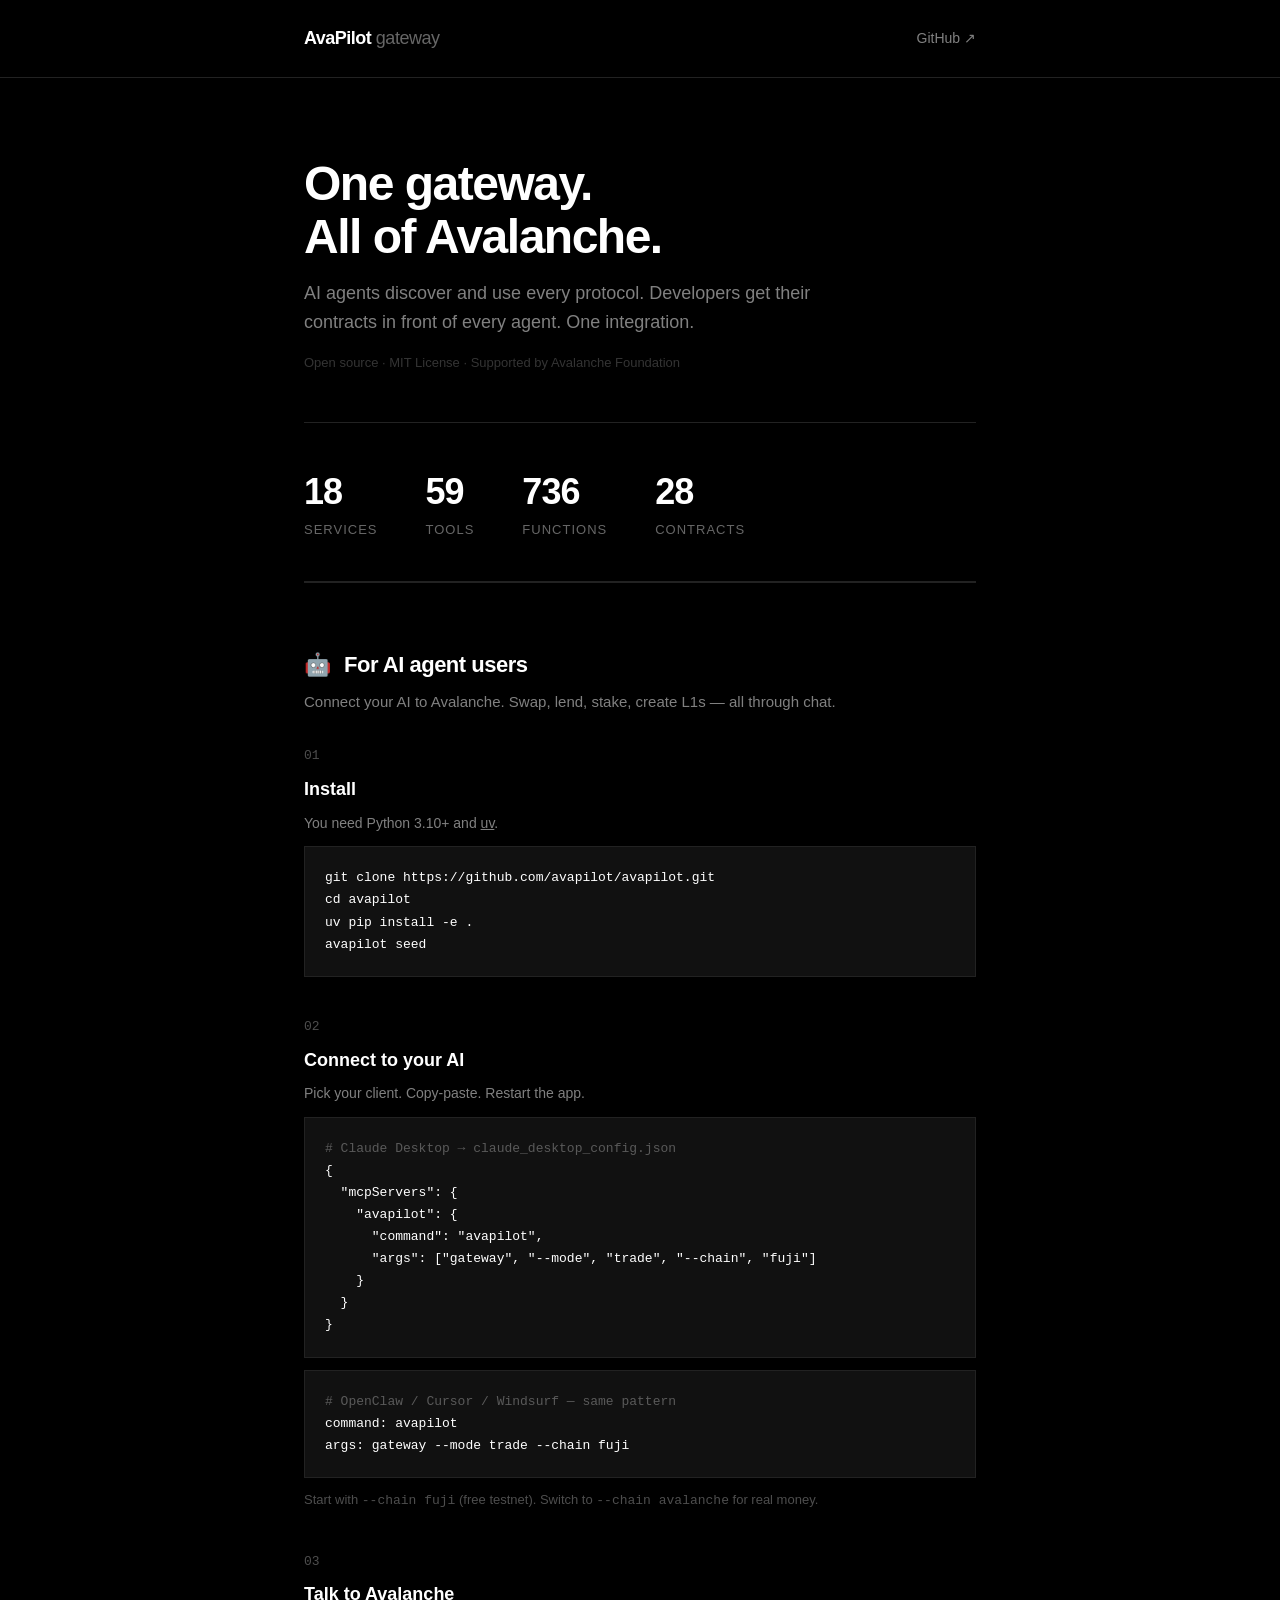
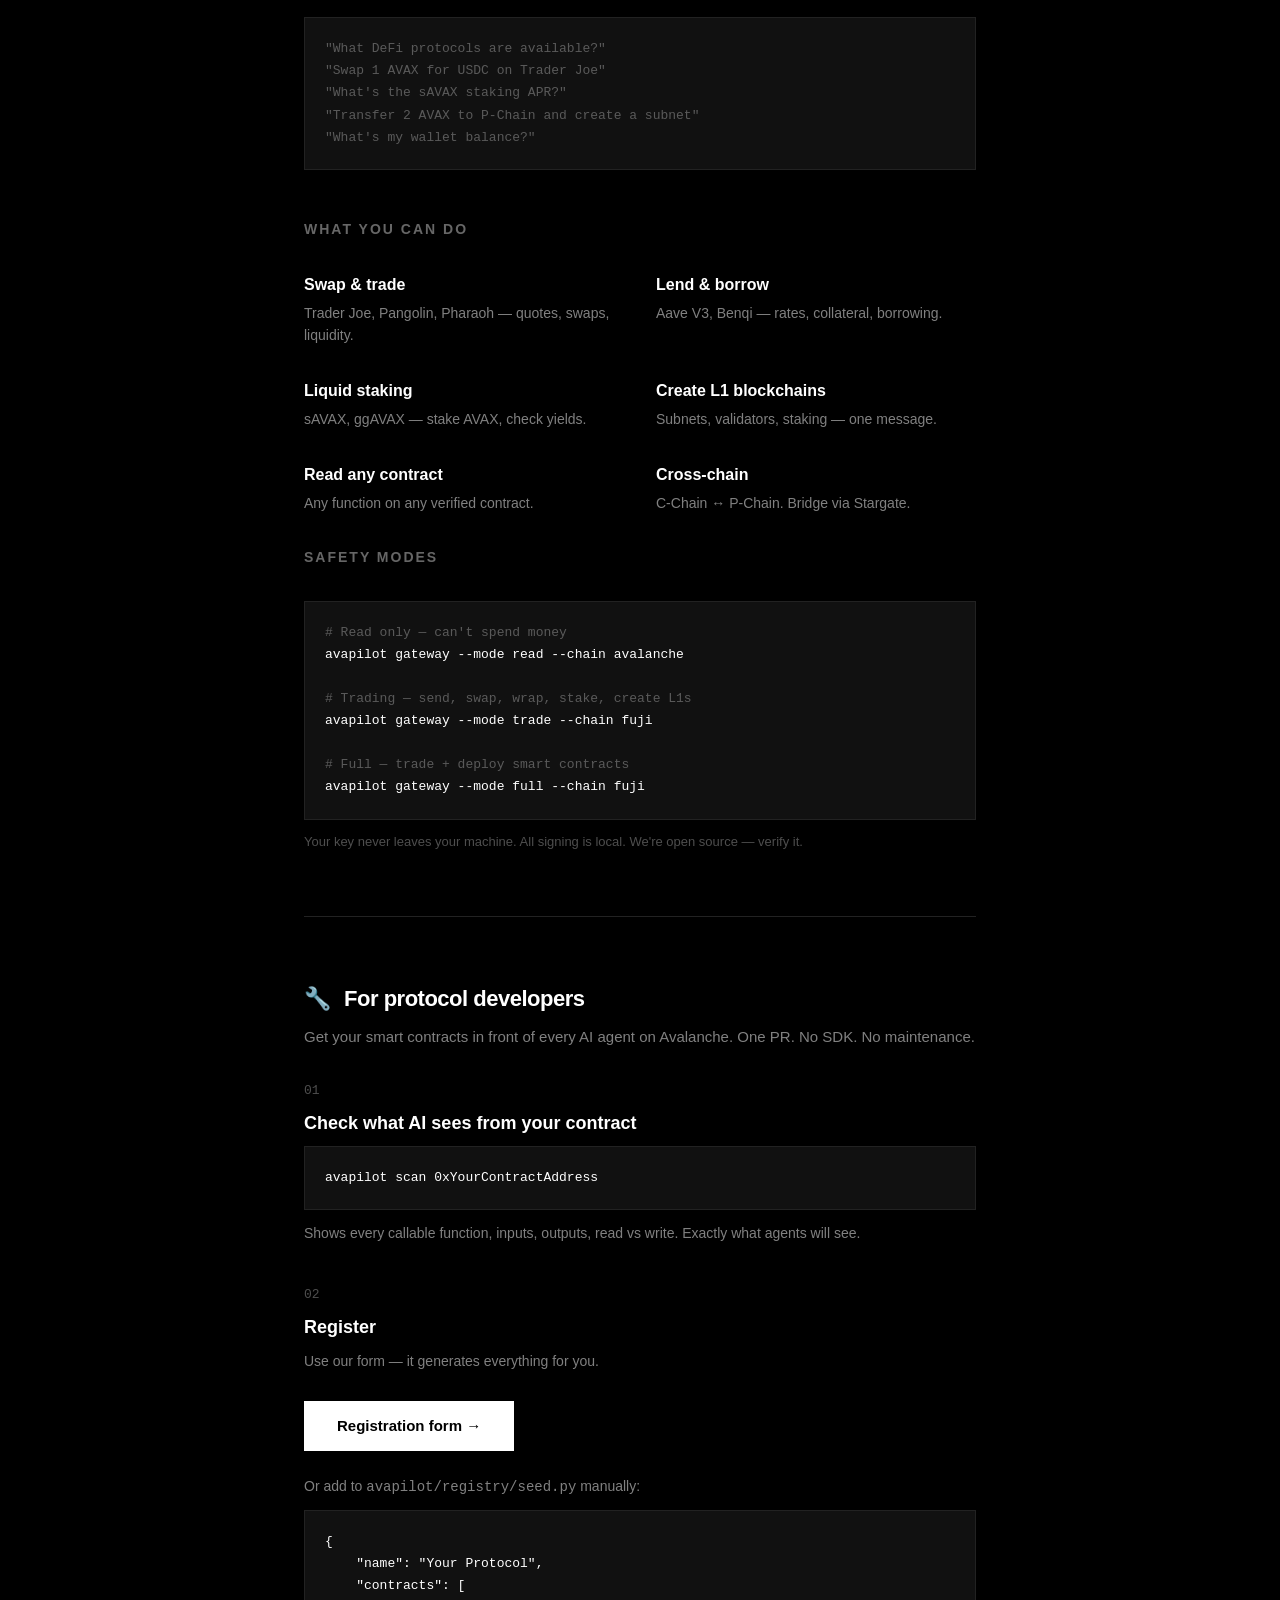
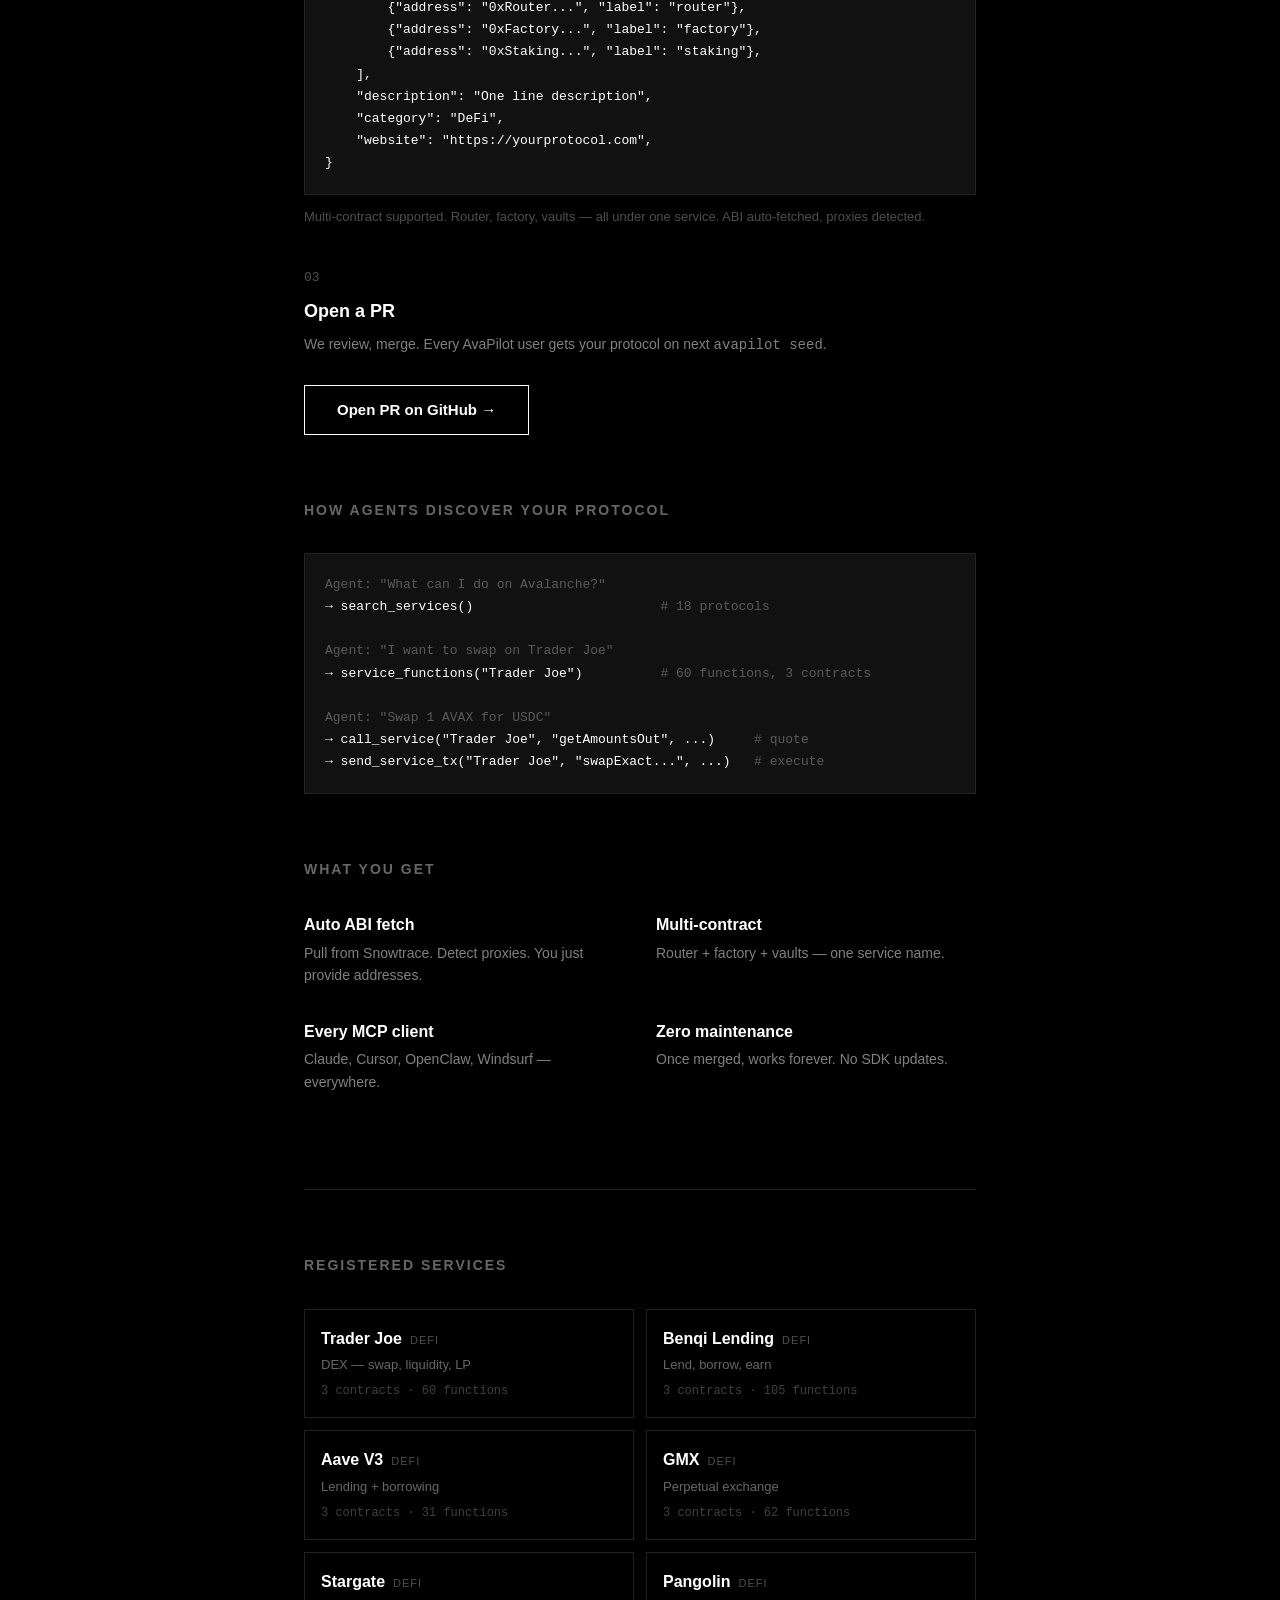
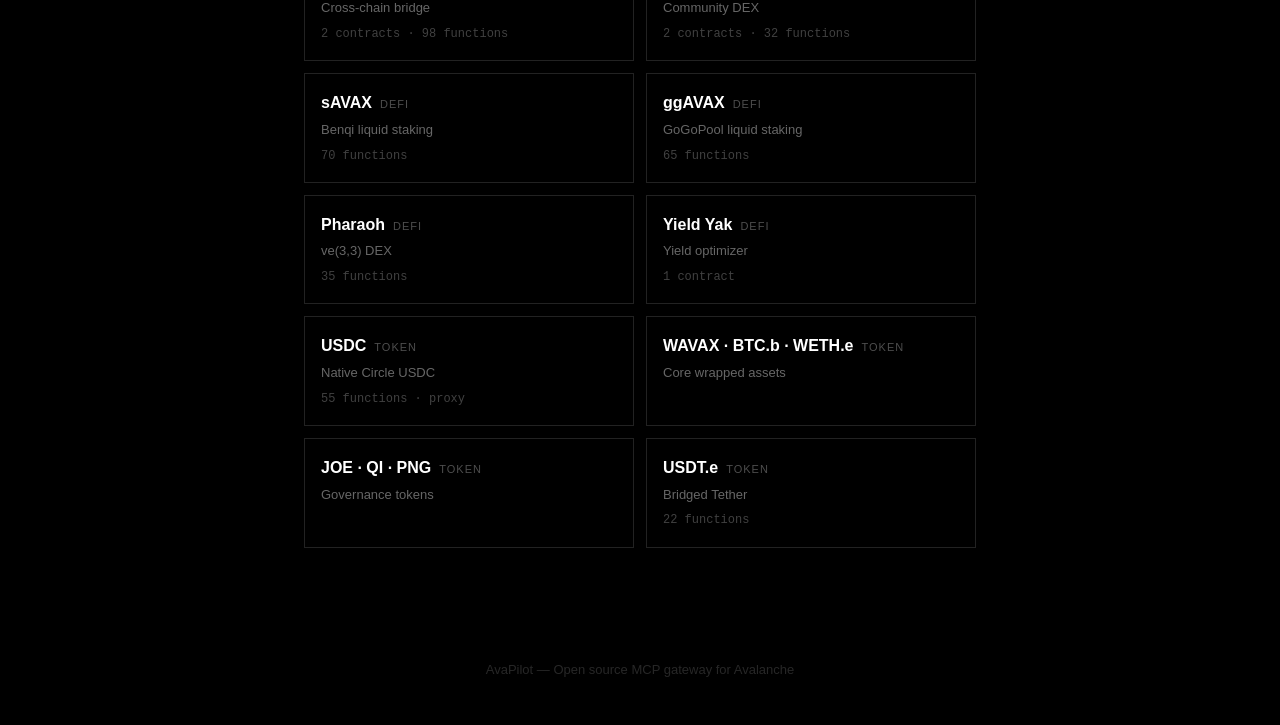
==== gateway-ui/index.html @ 38fe6098 "ui: show both user + dev sections, no hidden tabs Both audiences see everything — scroll to find you" ====
<!DOCTYPE html>
<html lang="en">
<head>
    <meta charset="UTF-8">
    <meta name="viewport" content="width=device-width, initial-scale=1.0">
    <title>AvaPilot — The MCP Gateway for Avalanche</title>
    <style>
        * { margin: 0; padding: 0; box-sizing: border-box; }
        body { font-family: -apple-system, BlinkMacSystemFont, 'Segoe UI', Helvetica, Arial, sans-serif; background: #000; color: #fff; line-height: 1.6; -webkit-font-smoothing: antialiased; }
        a { color: #fff; }
        a:hover { opacity: 0.7; }
        .container { max-width: 720px; margin: 0 auto; padding: 0 24px; }
        nav { padding: 24px 0; border-bottom: 1px solid #222; }
        nav .container { display: flex; justify-content: space-between; align-items: center; }
        .logo { font-size: 18px; font-weight: 700; letter-spacing: -0.5px; text-decoration: none; }
        .logo span { opacity: 0.4; font-weight: 400; }
        nav a.gh { font-size: 14px; opacity: 0.5; text-decoration: none; }
        .hero { padding: 80px 0 48px; }
        .hero h1 { font-size: 48px; font-weight: 700; letter-spacing: -1.5px; line-height: 1.1; margin-bottom: 16px; }
        .hero p { font-size: 18px; opacity: 0.5; max-width: 540px; margin-bottom: 8px; }
        .hero .tag { font-size: 13px; opacity: 0.2; margin-top: 16px; }
        .stats { display: flex; gap: 48px; padding: 40px 0; border-top: 1px solid #222; border-bottom: 1px solid #222; flex-wrap: wrap; }
        .stat .n { font-size: 36px; font-weight: 700; letter-spacing: -1px; }
        .stat .l { font-size: 13px; opacity: 0.4; text-transform: uppercase; letter-spacing: 1px; }
        section { padding: 64px 0; border-top: 1px solid #222; }
        section:last-of-type { border-bottom: none; }
        h2 { font-size: 14px; font-weight: 600; text-transform: uppercase; letter-spacing: 2px; opacity: 0.4; margin-bottom: 32px; }
        .section-intro { font-size: 22px; font-weight: 700; letter-spacing: -0.5px; margin-bottom: 8px; }
        .section-intro .emoji { margin-right: 8px; }
        .desc { opacity: 0.5; margin-bottom: 32px; font-size: 15px; }
        .step { margin-bottom: 40px; }
        .step:last-child { margin-bottom: 0; }
        .step-n { font-size: 13px; font-family: monospace; opacity: 0.3; margin-bottom: 8px; }
        .step h3 { font-size: 18px; font-weight: 600; margin-bottom: 8px; }
        .step p { opacity: 0.5; font-size: 14px; margin-bottom: 12px; }
        pre { background: #111; border: 1px solid #222; padding: 20px; overflow-x: auto; font-family: 'SF Mono', 'Fira Code', monospace; font-size: 13px; line-height: 1.7; margin-bottom: 12px; }
        .c { opacity: 0.3; }
        .services { display: grid; grid-template-columns: 1fr 1fr; gap: 12px; }
        @media (max-width: 540px) { .services { grid-template-columns: 1fr; } }
        .svc { border: 1px solid #222; padding: 16px; transition: border-color 0.2s; }
        .svc:hover { border-color: #444; }
        .svc-name { font-weight: 600; }
        .svc-cat { font-size: 11px; opacity: 0.3; text-transform: uppercase; letter-spacing: 1px; margin-left: 8px; }
        .svc-desc { font-size: 13px; opacity: 0.4; margin-top: 4px; }
        .svc-meta { font-size: 12px; opacity: 0.25; margin-top: 6px; font-family: 'SF Mono', monospace; }
        .features { display: grid; grid-template-columns: 1fr 1fr; gap: 32px; margin-bottom: 32px; }
        @media (max-width: 540px) { .features { grid-template-columns: 1fr; } }
        .feature h3 { font-size: 16px; font-weight: 600; margin-bottom: 4px; }
        .feature p { font-size: 14px; opacity: 0.5; }
        .cta { display: inline-block; border: 1px solid #fff; padding: 12px 32px; font-size: 15px; font-weight: 600; text-decoration: none; margin-top: 16px; transition: all 0.2s; }
        .cta:hover { background: #fff; color: #000; opacity: 1; }
        .cta-primary { background: #fff; color: #000; }
        .cta-primary:hover { opacity: 0.85; }
        .divider { height: 1px; background: linear-gradient(to right, transparent, #333, transparent); margin: 0; }
        footer { padding: 48px 0; text-align: center; opacity: 0.15; font-size: 13px; }
    </style>
</head>
<body>

<nav><div class="container">
    <a href="/" class="logo">AvaPilot <span>gateway</span></a>
    <a href="https://github.com/avapilot/avapilot" class="gh">GitHub ↗</a>
</div></nav>

<div class="container">

<div class="hero">
    <h1>One gateway.<br>All of Avalanche.</h1>
    <p>AI agents discover and use every protocol. Developers get their contracts in front of every agent. One integration.</p>
    <div class="tag">Open source · MIT License · Supported by Avalanche Foundation</div>
</div>

<div class="stats">
    <div class="stat"><div class="n">18</div><div class="l">Services</div></div>
    <div class="stat"><div class="n">59</div><div class="l">Tools</div></div>
    <div class="stat"><div class="n">736</div><div class="l">Functions</div></div>
    <div class="stat"><div class="n">28</div><div class="l">Contracts</div></div>
</div>

<!-- ═══════════════════════════════════════════════ -->
<!-- FOR AI USERS                                    -->
<!-- ═══════════════════════════════════════════════ -->
<section>
<div class="section-intro"><span class="emoji">🤖</span> For AI agent users</div>
<p class="desc">Connect your AI to Avalanche. Swap, lend, stake, create L1s — all through chat.</p>

<div class="step"><div class="step-n">01</div><h3>Install</h3>
<p>You need Python 3.10+ and <a href="https://docs.astral.sh/uv/" target="_blank">uv</a>.</p>
<pre>git clone https://github.com/avapilot/avapilot.git
cd avapilot
uv pip install -e .
avapilot seed</pre>
</div>

<div class="step"><div class="step-n">02</div><h3>Connect to your AI</h3>
<p>Pick your client. Copy-paste. Restart the app.</p>
<pre><span class="c"># Claude Desktop → claude_desktop_config.json</span>
{
  "mcpServers": {
    "avapilot": {
      "command": "avapilot",
      "args": ["gateway", "--mode", "trade", "--chain", "fuji"]
    }
  }
}</pre>
<pre><span class="c"># OpenClaw / Cursor / Windsurf — same pattern</span>
command: avapilot
args: gateway --mode trade --chain fuji</pre>
<p style="font-size:13px;opacity:0.3">Start with <code>--chain fuji</code> (free testnet). Switch to <code>--chain avalanche</code> for real money.</p>
</div>

<div class="step"><div class="step-n">03</div><h3>Talk to Avalanche</h3>
<pre><span class="c">"What DeFi protocols are available?"</span>
<span class="c">"Swap 1 AVAX for USDC on Trader Joe"</span>
<span class="c">"What's the sAVAX staking APR?"</span>
<span class="c">"Transfer 2 AVAX to P-Chain and create a subnet"</span>
<span class="c">"What's my wallet balance?"</span></pre>
</div>

<h2 style="margin-top:48px">What you can do</h2>
<div class="features">
    <div class="feature"><h3>Swap & trade</h3><p>Trader Joe, Pangolin, Pharaoh — quotes, swaps, liquidity.</p></div>
    <div class="feature"><h3>Lend & borrow</h3><p>Aave V3, Benqi — rates, collateral, borrowing.</p></div>
    <div class="feature"><h3>Liquid staking</h3><p>sAVAX, ggAVAX — stake AVAX, check yields.</p></div>
    <div class="feature"><h3>Create L1 blockchains</h3><p>Subnets, validators, staking — one message.</p></div>
    <div class="feature"><h3>Read any contract</h3><p>Any function on any verified contract.</p></div>
    <div class="feature"><h3>Cross-chain</h3><p>C-Chain ↔ P-Chain. Bridge via Stargate.</p></div>
</div>

<h2>Safety modes</h2>
<pre><span class="c"># Read only — can't spend money</span>
avapilot gateway --mode read --chain avalanche

<span class="c"># Trading — send, swap, wrap, stake, create L1s</span>
avapilot gateway --mode trade --chain fuji

<span class="c"># Full — trade + deploy smart contracts</span>
avapilot gateway --mode full --chain fuji</pre>
<p style="font-size:13px;opacity:0.3;margin-top:8px">Your key never leaves your machine. All signing is local. We're open source — verify it.</p>
</section>

<!-- ═══════════════════════════════════════════════ -->
<!-- FOR DEVELOPERS                                  -->
<!-- ═══════════════════════════════════════════════ -->
<section>
<div class="section-intro"><span class="emoji">🔧</span> For protocol developers</div>
<p class="desc">Get your smart contracts in front of every AI agent on Avalanche. One PR. No SDK. No maintenance.</p>

<div class="step"><div class="step-n">01</div><h3>Check what AI sees from your contract</h3>
<pre>avapilot scan 0xYourContractAddress</pre>
<p>Shows every callable function, inputs, outputs, read vs write. Exactly what agents will see.</p>
</div>

<div class="step"><div class="step-n">02</div><h3>Register</h3>
<p>Use our form — it generates everything for you.</p>
<a href="register.html" class="cta cta-primary" style="margin-bottom:24px;display:inline-block">Registration form →</a>
<p>Or add to <code>avapilot/registry/seed.py</code> manually:</p>
<pre>{
    "name": "Your Protocol",
    "contracts": [
        {"address": "0xRouter...", "label": "router"},
        {"address": "0xFactory...", "label": "factory"},
        {"address": "0xStaking...", "label": "staking"},
    ],
    "description": "One line description",
    "category": "DeFi",
    "website": "https://yourprotocol.com",
}</pre>
<p style="font-size:13px;opacity:0.3">Multi-contract supported. Router, factory, vaults — all under one service. ABI auto-fetched, proxies detected.</p>
</div>

<div class="step"><div class="step-n">03</div><h3>Open a PR</h3>
<p>We review, merge. Every AvaPilot user gets your protocol on next <code>avapilot seed</code>.</p>
<a href="https://github.com/avapilot/avapilot" class="cta">Open PR on GitHub →</a>
</div>

<h2 style="margin-top:64px">How agents discover your protocol</h2>
<pre><span class="c">Agent: "What can I do on Avalanche?"</span>
→ search_services()                        <span class="c"># 18 protocols</span>

<span class="c">Agent: "I want to swap on Trader Joe"</span>
→ service_functions("Trader Joe")          <span class="c"># 60 functions, 3 contracts</span>

<span class="c">Agent: "Swap 1 AVAX for USDC"</span>
→ call_service("Trader Joe", "getAmountsOut", ...)     <span class="c"># quote</span>
→ send_service_tx("Trader Joe", "swapExact...", ...)   <span class="c"># execute</span></pre>

<h2 style="margin-top:64px">What you get</h2>
<div class="features">
    <div class="feature"><h3>Auto ABI fetch</h3><p>Pull from Snowtrace. Detect proxies. You just provide addresses.</p></div>
    <div class="feature"><h3>Multi-contract</h3><p>Router + factory + vaults — one service name.</p></div>
    <div class="feature"><h3>Every MCP client</h3><p>Claude, Cursor, OpenClaw, Windsurf — everywhere.</p></div>
    <div class="feature"><h3>Zero maintenance</h3><p>Once merged, works forever. No SDK updates.</p></div>
</div>
</section>

<!-- ═══════════════════════════════════════════════ -->
<!-- REGISTERED SERVICES                             -->
<!-- ═══════════════════════════════════════════════ -->
<section>
<h2>Registered services</h2>
<div class="services">
    <div class="svc"><span class="svc-name">Trader Joe</span><span class="svc-cat">DeFi</span><div class="svc-desc">DEX — swap, liquidity, LP</div><div class="svc-meta">3 contracts · 60 functions</div></div>
    <div class="svc"><span class="svc-name">Benqi Lending</span><span class="svc-cat">DeFi</span><div class="svc-desc">Lend, borrow, earn</div><div class="svc-meta">3 contracts · 105 functions</div></div>
    <div class="svc"><span class="svc-name">Aave V3</span><span class="svc-cat">DeFi</span><div class="svc-desc">Lending + borrowing</div><div class="svc-meta">3 contracts · 31 functions</div></div>
    <div class="svc"><span class="svc-name">GMX</span><span class="svc-cat">DeFi</span><div class="svc-desc">Perpetual exchange</div><div class="svc-meta">3 contracts · 62 functions</div></div>
    <div class="svc"><span class="svc-name">Stargate</span><span class="svc-cat">DeFi</span><div class="svc-desc">Cross-chain bridge</div><div class="svc-meta">2 contracts · 98 functions</div></div>
    <div class="svc"><span class="svc-name">Pangolin</span><span class="svc-cat">DeFi</span><div class="svc-desc">Community DEX</div><div class="svc-meta">2 contracts · 32 functions</div></div>
    <div class="svc"><span class="svc-name">sAVAX</span><span class="svc-cat">DeFi</span><div class="svc-desc">Benqi liquid staking</div><div class="svc-meta">70 functions</div></div>
    <div class="svc"><span class="svc-name">ggAVAX</span><span class="svc-cat">DeFi</span><div class="svc-desc">GoGoPool liquid staking</div><div class="svc-meta">65 functions</div></div>
    <div class="svc"><span class="svc-name">Pharaoh</span><span class="svc-cat">DeFi</span><div class="svc-desc">ve(3,3) DEX</div><div class="svc-meta">35 functions</div></div>
    <div class="svc"><span class="svc-name">Yield Yak</span><span class="svc-cat">DeFi</span><div class="svc-desc">Yield optimizer</div><div class="svc-meta">1 contract</div></div>
    <div class="svc"><span class="svc-name">USDC</span><span class="svc-cat">Token</span><div class="svc-desc">Native Circle USDC</div><div class="svc-meta">55 functions · proxy</div></div>
    <div class="svc"><span class="svc-name">WAVAX · BTC.b · WETH.e</span><span class="svc-cat">Token</span><div class="svc-desc">Core wrapped assets</div><div class="svc-meta"></div></div>
    <div class="svc"><span class="svc-name">JOE · QI · PNG</span><span class="svc-cat">Token</span><div class="svc-desc">Governance tokens</div><div class="svc-meta"></div></div>
    <div class="svc"><span class="svc-name">USDT.e</span><span class="svc-cat">Token</span><div class="svc-desc">Bridged Tether</div><div class="svc-meta">22 functions</div></div>
</div>
</section>

</div>

<footer>AvaPilot — Open source MCP gateway for Avalanche</footer>

</body>
</html>
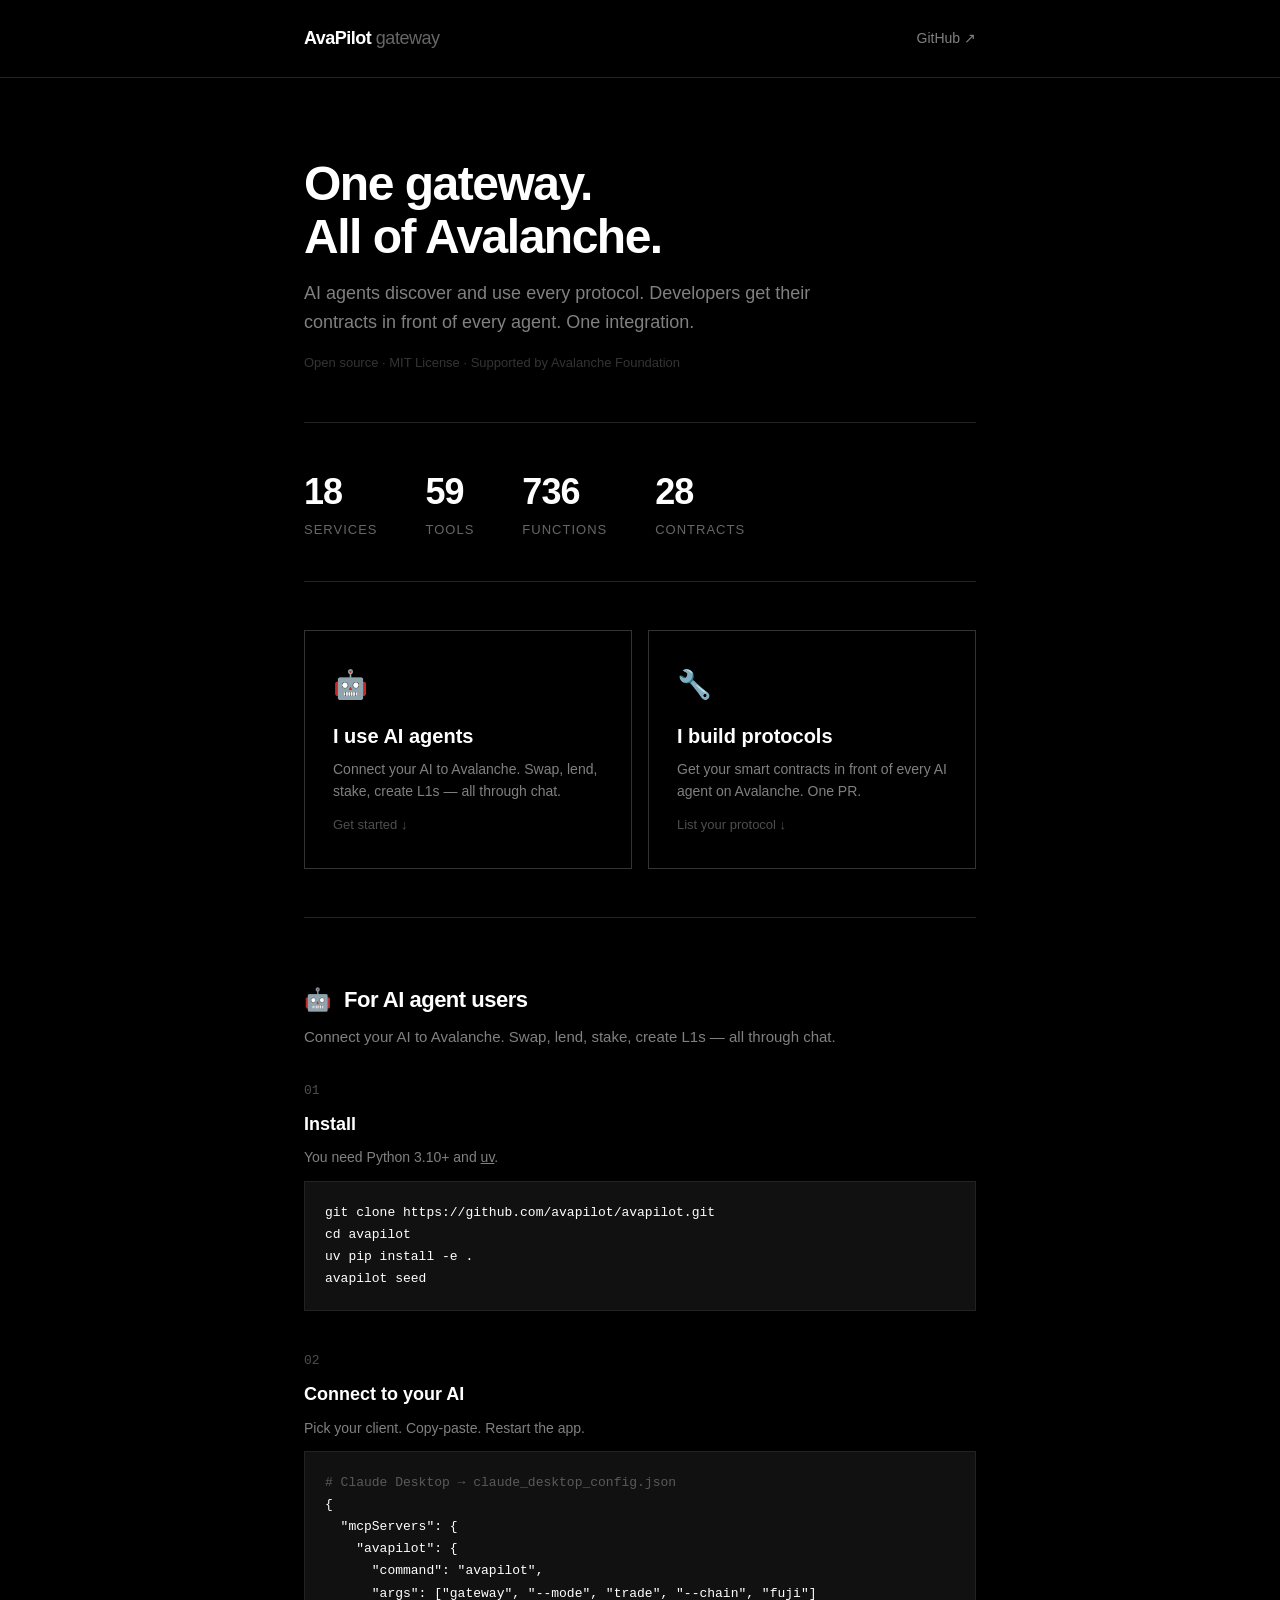
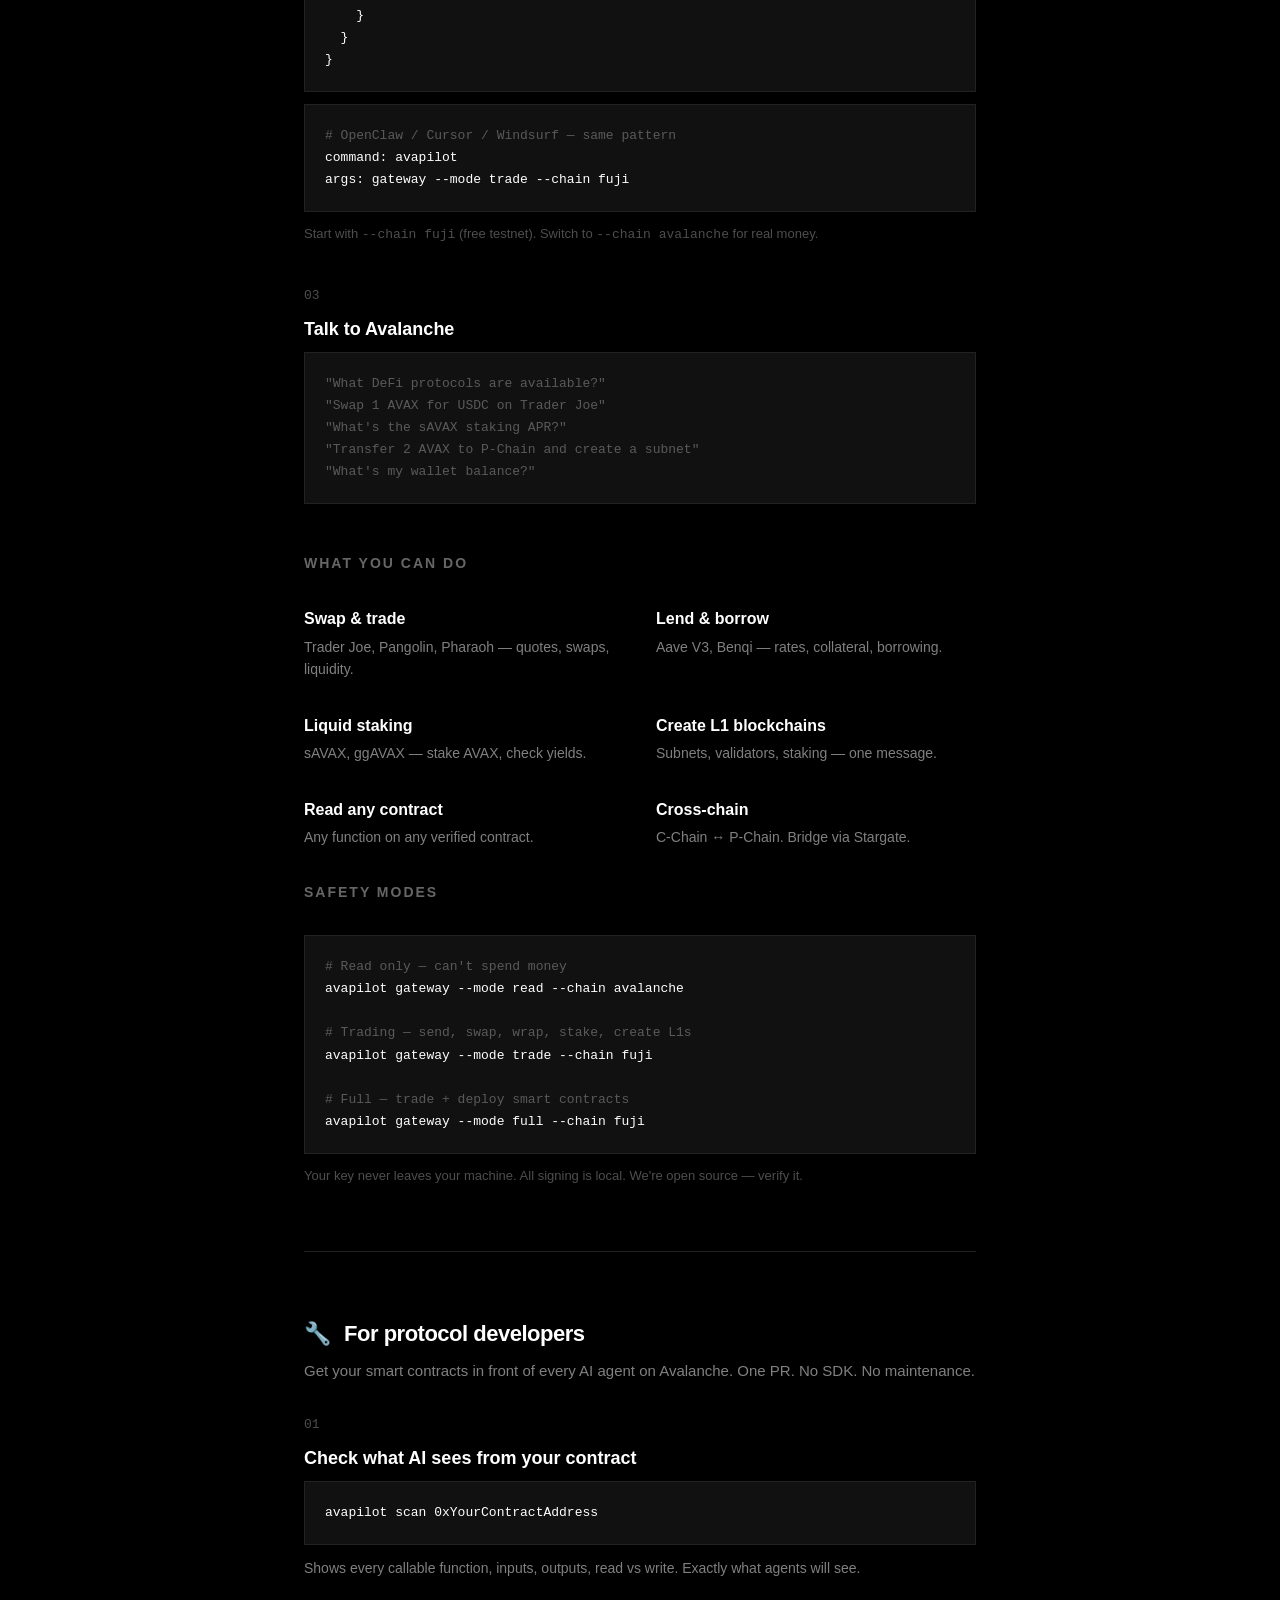
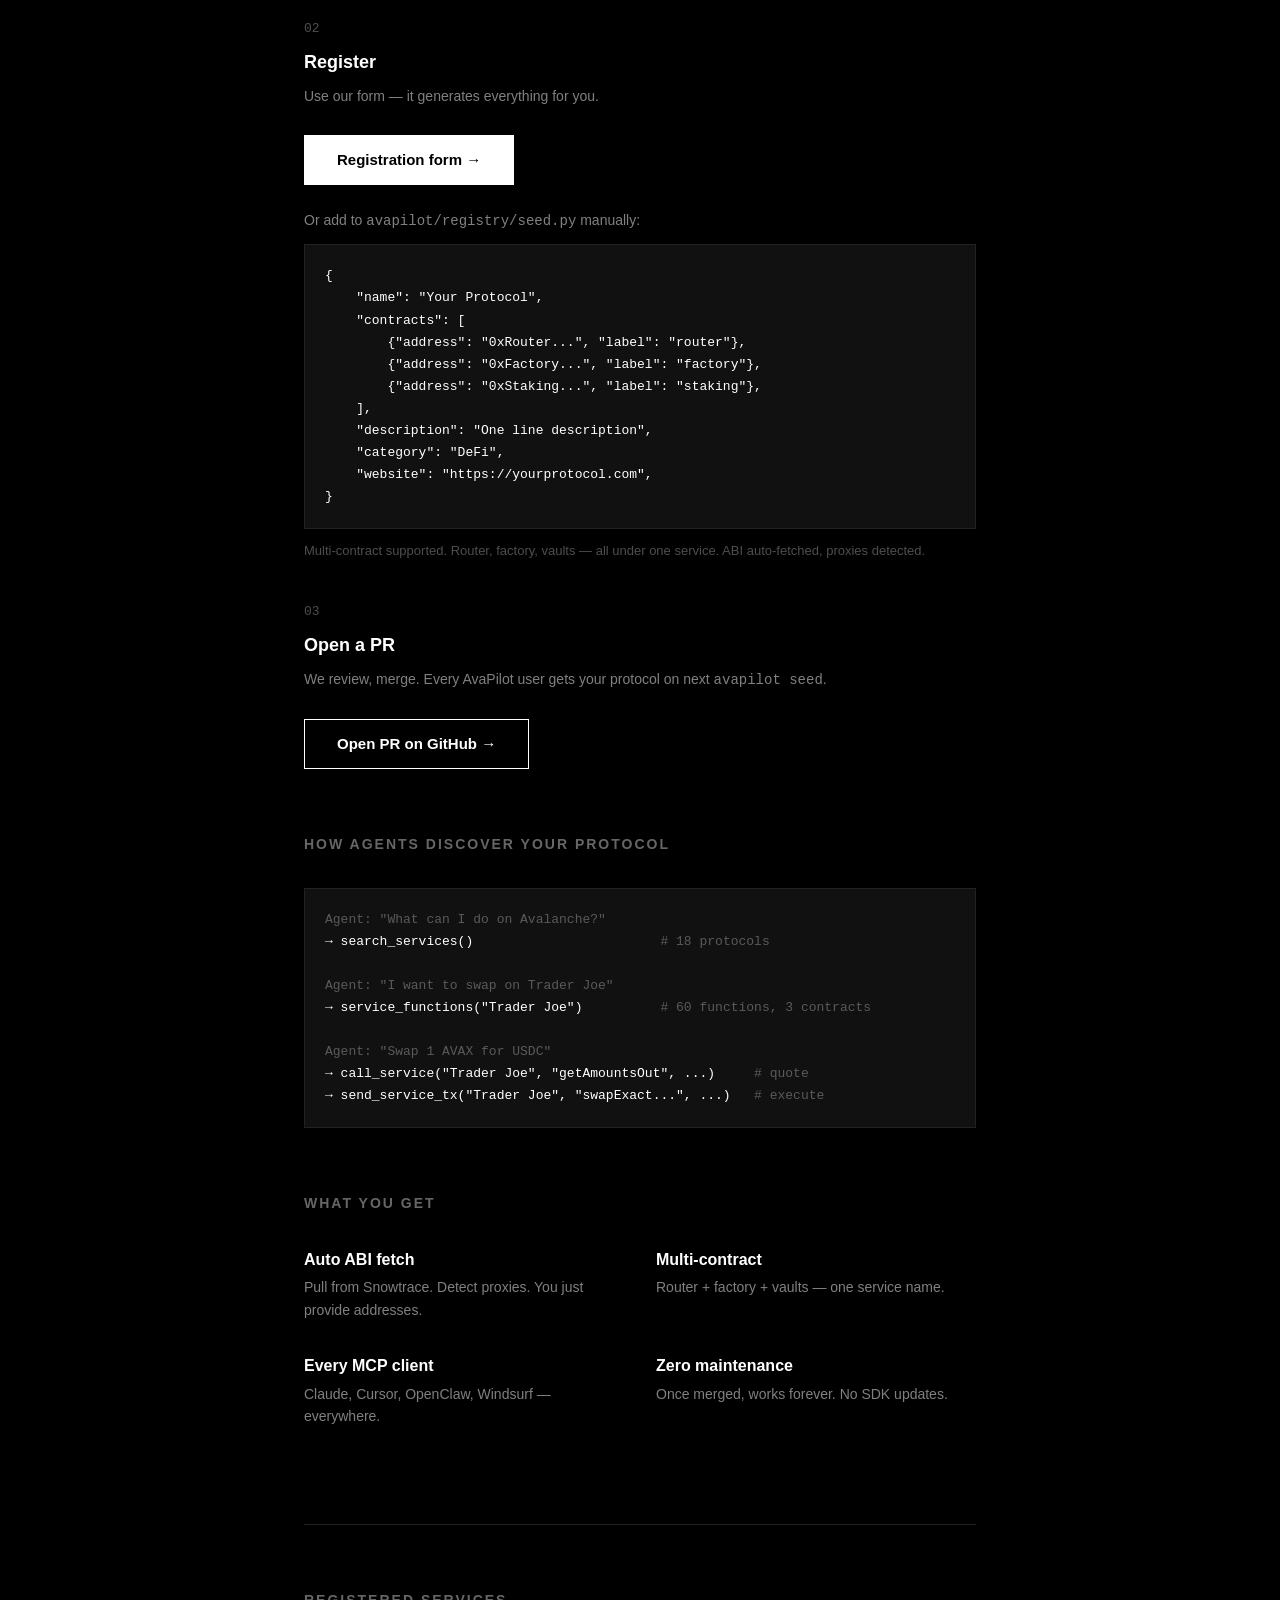
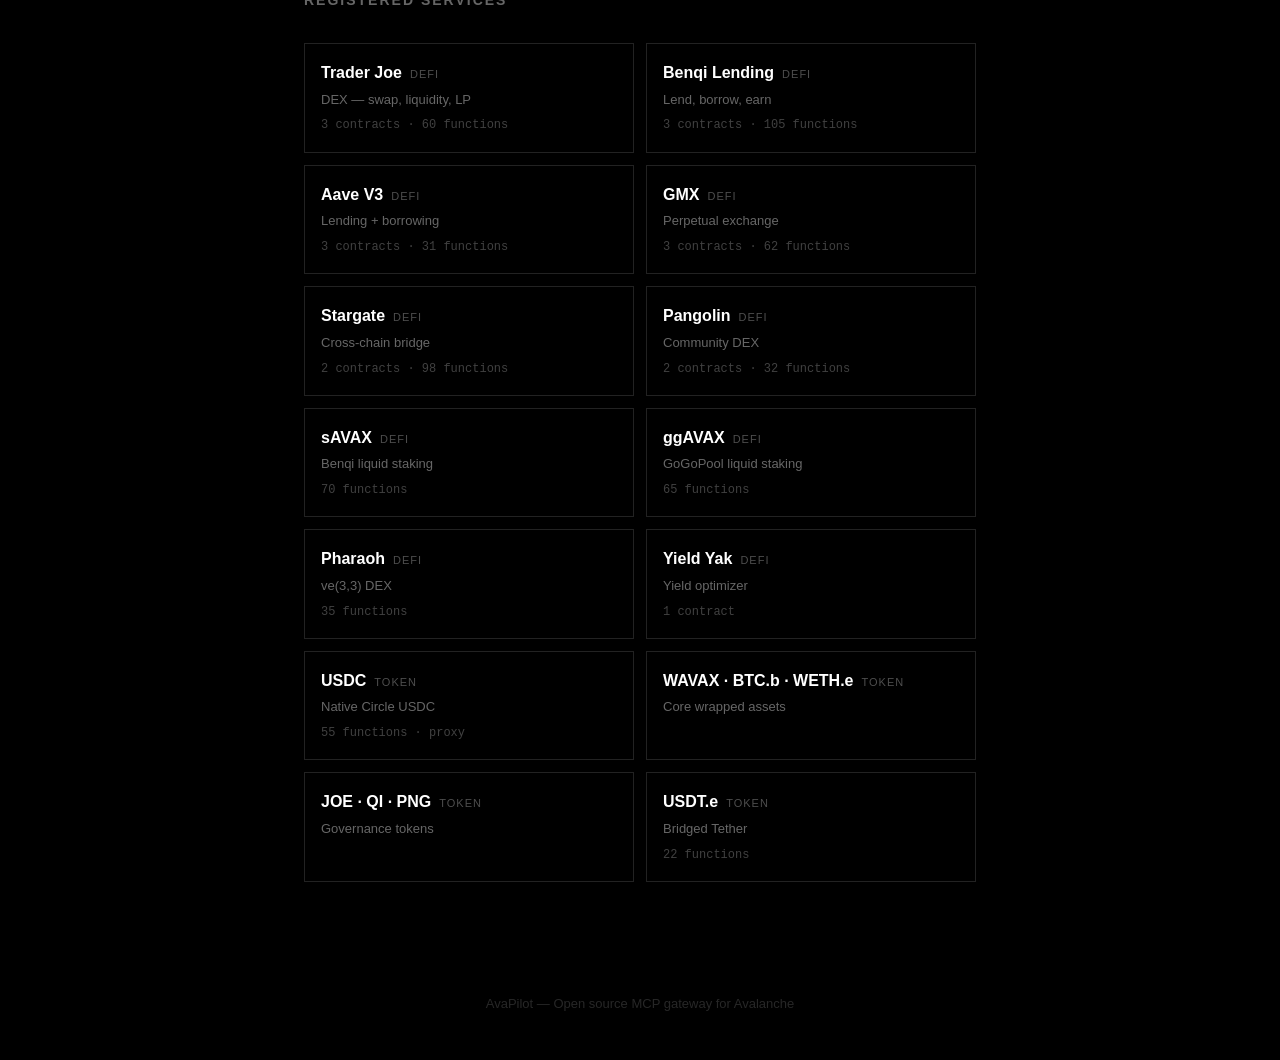
==== commit 6eb9d9d1: "ui: both sections visible by default, cards are anchor jumps Cards scroll you to the right section i" ====
--- a/gateway-ui/index.html
+++ b/gateway-ui/index.html
@@ -22,8 +22,15 @@
         .stats { display: flex; gap: 48px; padding: 40px 0; border-top: 1px solid #222; border-bottom: 1px solid #222; flex-wrap: wrap; }
         .stat .n { font-size: 36px; font-weight: 700; letter-spacing: -1px; }
         .stat .l { font-size: 13px; opacity: 0.4; text-transform: uppercase; letter-spacing: 1px; }
+        .paths { display: grid; grid-template-columns: 1fr 1fr; gap: 16px; padding: 48px 0; }
+        @media (max-width: 540px) { .paths { grid-template-columns: 1fr; } }
+        .path { border: 1px solid #333; padding: 32px 28px; cursor: pointer; transition: all 0.2s; text-decoration: none; display: block; }
+        .path:hover { border-color: #fff; opacity: 1; }
+        .path-emoji { font-size: 28px; margin-bottom: 12px; }
+        .path h3 { font-size: 20px; font-weight: 700; margin-bottom: 6px; }
+        .path p { font-size: 14px; opacity: 0.5; }
+        .path .path-cta { font-size: 13px; opacity: 0.3; margin-top: 12px; }
         section { padding: 64px 0; border-top: 1px solid #222; }
-        section:last-of-type { border-bottom: none; }
         h2 { font-size: 14px; font-weight: 600; text-transform: uppercase; letter-spacing: 2px; opacity: 0.4; margin-bottom: 32px; }
         .section-intro { font-size: 22px; font-weight: 700; letter-spacing: -0.5px; margin-bottom: 8px; }
         .section-intro .emoji { margin-right: 8px; }
@@ -51,7 +58,6 @@
         .cta:hover { background: #fff; color: #000; opacity: 1; }
         .cta-primary { background: #fff; color: #000; }
         .cta-primary:hover { opacity: 0.85; }
-        .divider { height: 1px; background: linear-gradient(to right, transparent, #333, transparent); margin: 0; }
         footer { padding: 48px 0; text-align: center; opacity: 0.15; font-size: 13px; }
     </style>
 </head>
@@ -77,10 +83,24 @@
     <div class="stat"><div class="n">28</div><div class="l">Contracts</div></div>
 </div>
 
-<!-- ═══════════════════════════════════════════════ -->
-<!-- FOR AI USERS                                    -->
-<!-- ═══════════════════════════════════════════════ -->
-<section>
+<!-- Jump cards -->
+<div class="paths">
+    <a class="path" href="#user">
+        <div class="path-emoji">🤖</div>
+        <h3>I use AI agents</h3>
+        <p>Connect your AI to Avalanche. Swap, lend, stake, create L1s — all through chat.</p>
+        <div class="path-cta">Get started ↓</div>
+    </a>
+    <a class="path" href="#dev">
+        <div class="path-emoji">🔧</div>
+        <h3>I build protocols</h3>
+        <p>Get your smart contracts in front of every AI agent on Avalanche. One PR.</p>
+        <div class="path-cta">List your protocol ↓</div>
+    </a>
+</div>
+
+<!-- ═══ FOR AI USERS ═══ -->
+<section id="user">
 <div class="section-intro"><span class="emoji">🤖</span> For AI agent users</div>
 <p class="desc">Connect your AI to Avalanche. Swap, lend, stake, create L1s — all through chat.</p>
 
@@ -139,10 +159,8 @@
 <p style="font-size:13px;opacity:0.3;margin-top:8px">Your key never leaves your machine. All signing is local. We're open source — verify it.</p>
 </section>
 
-<!-- ═══════════════════════════════════════════════ -->
-<!-- FOR DEVELOPERS                                  -->
-<!-- ═══════════════════════════════════════════════ -->
-<section>
+<!-- ═══ FOR DEVELOPERS ═══ -->
+<section id="dev">
 <div class="section-intro"><span class="emoji">🔧</span> For protocol developers</div>
 <p class="desc">Get your smart contracts in front of every AI agent on Avalanche. One PR. No SDK. No maintenance.</p>
 
@@ -194,9 +212,7 @@
 </div>
 </section>
 
-<!-- ═══════════════════════════════════════════════ -->
-<!-- REGISTERED SERVICES                             -->
-<!-- ═══════════════════════════════════════════════ -->
+<!-- ═══ REGISTERED SERVICES ═══ -->
 <section>
 <h2>Registered services</h2>
 <div class="services">
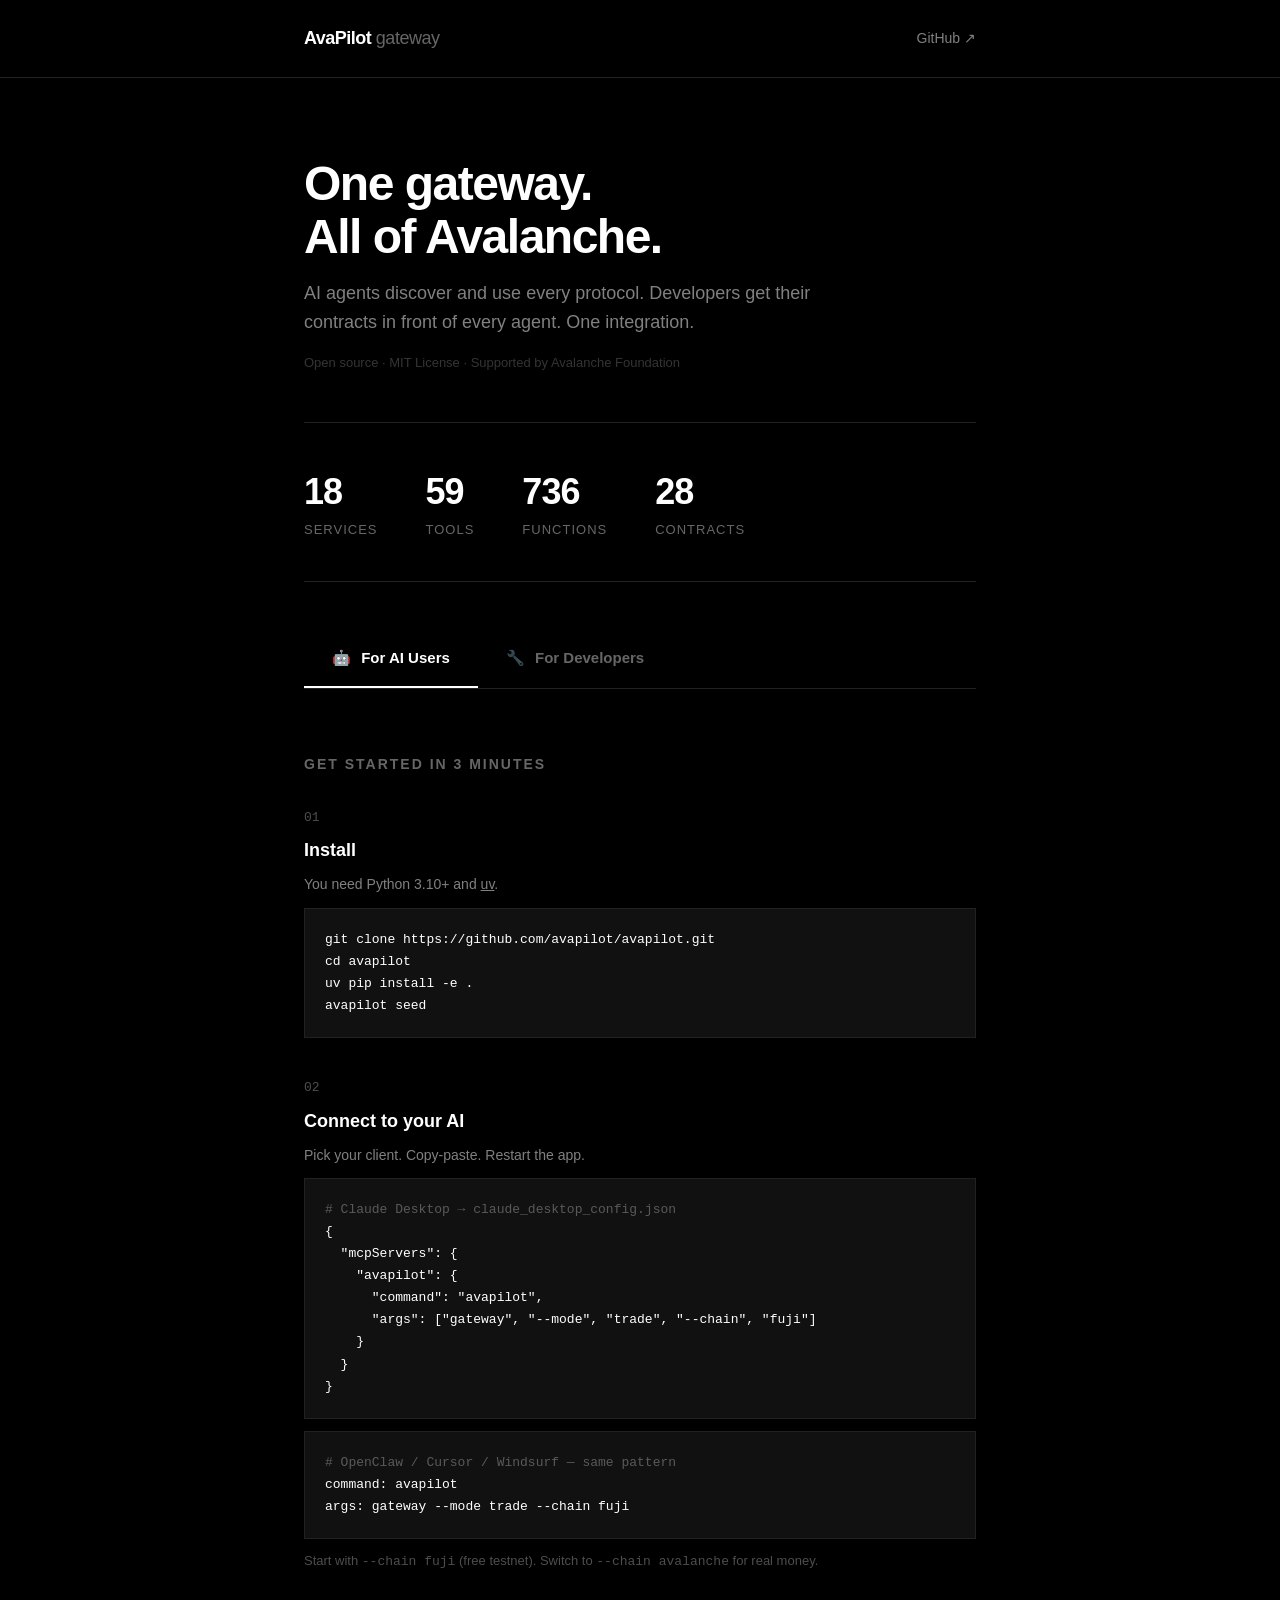
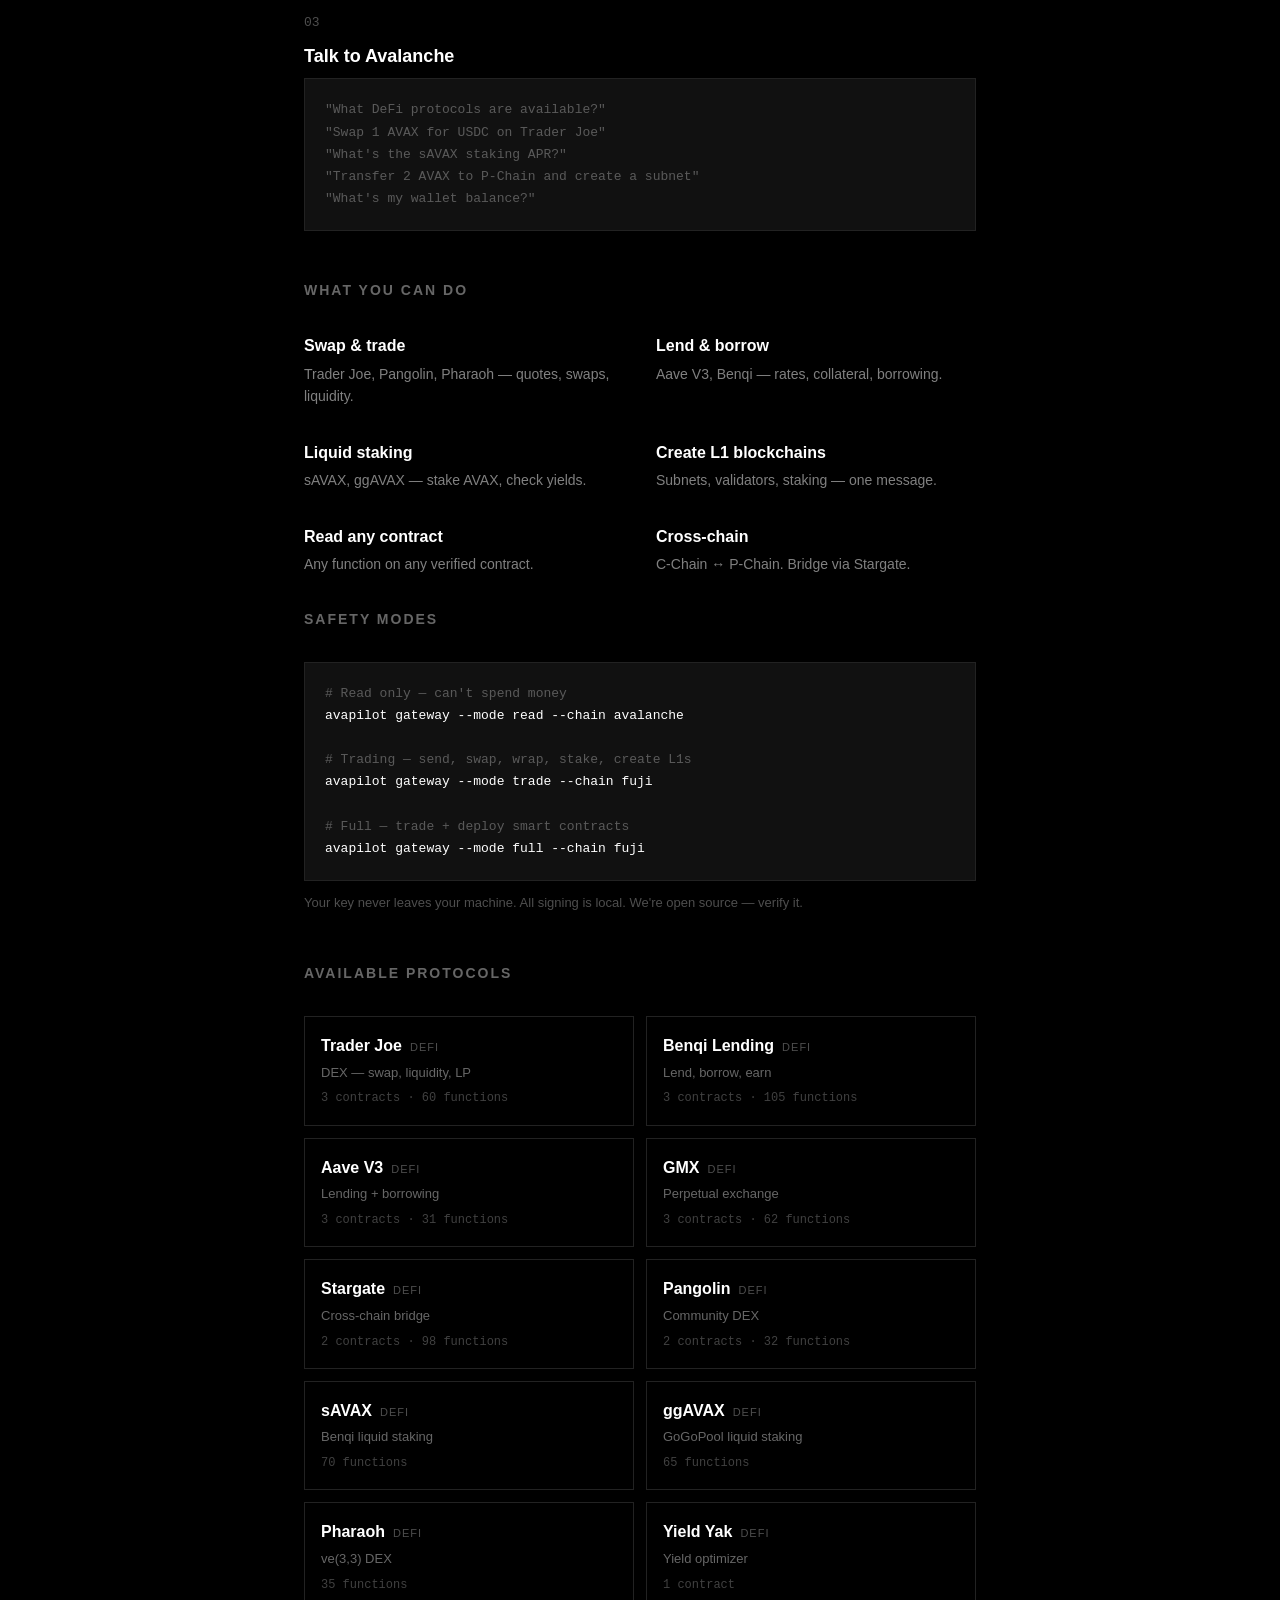
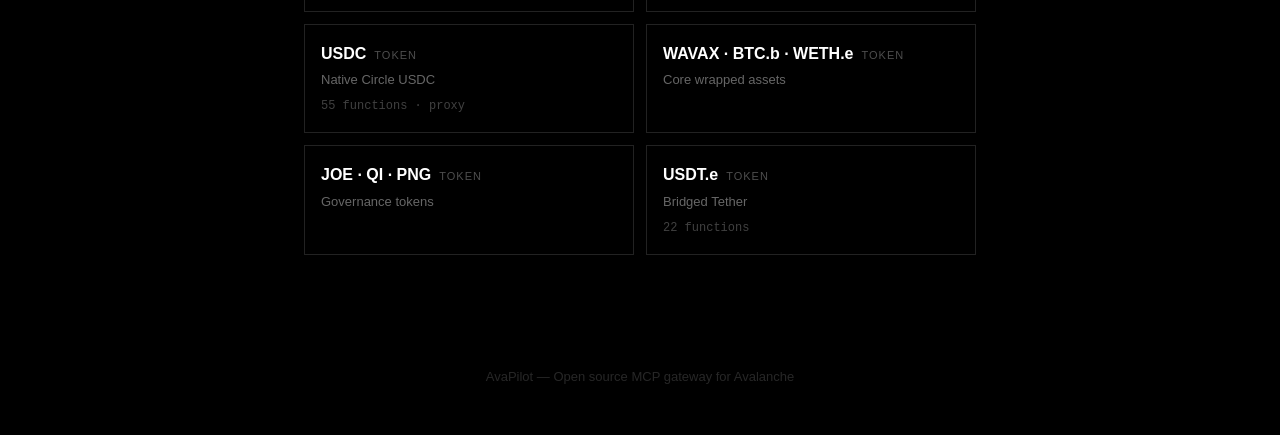
==== commit ff9cddaf: "ui: tabs with user tab shown by default — no hidden state on load Tabs switch between user/dev views" ====
--- a/gateway-ui/index.html
+++ b/gateway-ui/index.html
@@ -22,18 +22,14 @@
         .stats { display: flex; gap: 48px; padding: 40px 0; border-top: 1px solid #222; border-bottom: 1px solid #222; flex-wrap: wrap; }
         .stat .n { font-size: 36px; font-weight: 700; letter-spacing: -1px; }
         .stat .l { font-size: 13px; opacity: 0.4; text-transform: uppercase; letter-spacing: 1px; }
-        .paths { display: grid; grid-template-columns: 1fr 1fr; gap: 16px; padding: 48px 0; }
-        @media (max-width: 540px) { .paths { grid-template-columns: 1fr; } }
-        .path { border: 1px solid #333; padding: 32px 28px; cursor: pointer; transition: all 0.2s; text-decoration: none; display: block; }
-        .path:hover { border-color: #fff; opacity: 1; }
-        .path-emoji { font-size: 28px; margin-bottom: 12px; }
-        .path h3 { font-size: 20px; font-weight: 700; margin-bottom: 6px; }
-        .path p { font-size: 14px; opacity: 0.5; }
-        .path .path-cta { font-size: 13px; opacity: 0.3; margin-top: 12px; }
-        section { padding: 64px 0; border-top: 1px solid #222; }
+        .tab-bar { display: flex; gap: 0; border-bottom: 1px solid #222; margin-top: 48px; }
+        .tab { padding: 16px 28px; font-size: 15px; font-weight: 600; cursor: pointer; border-bottom: 2px solid transparent; opacity: 0.4; transition: all 0.2s; }
+        .tab:hover { opacity: 0.7; }
+        .tab.active { opacity: 1; border-bottom-color: #fff; }
+        .tab .tab-emoji { margin-right: 6px; }
+        section { padding: 64px 0; display: none; }
+        section.show { display: block; }
         h2 { font-size: 14px; font-weight: 600; text-transform: uppercase; letter-spacing: 2px; opacity: 0.4; margin-bottom: 32px; }
-        .section-intro { font-size: 22px; font-weight: 700; letter-spacing: -0.5px; margin-bottom: 8px; }
-        .section-intro .emoji { margin-right: 8px; }
         .desc { opacity: 0.5; margin-bottom: 32px; font-size: 15px; }
         .step { margin-bottom: 40px; }
         .step:last-child { margin-bottom: 0; }
@@ -83,26 +79,15 @@
     <div class="stat"><div class="n">28</div><div class="l">Contracts</div></div>
 </div>
 
-<!-- Jump cards -->
-<div class="paths">
-    <a class="path" href="#user">
-        <div class="path-emoji">🤖</div>
-        <h3>I use AI agents</h3>
-        <p>Connect your AI to Avalanche. Swap, lend, stake, create L1s — all through chat.</p>
-        <div class="path-cta">Get started ↓</div>
-    </a>
-    <a class="path" href="#dev">
-        <div class="path-emoji">🔧</div>
-        <h3>I build protocols</h3>
-        <p>Get your smart contracts in front of every AI agent on Avalanche. One PR.</p>
-        <div class="path-cta">List your protocol ↓</div>
-    </a>
-</div>
-
-<!-- ═══ FOR AI USERS ═══ -->
-<section id="user">
-<div class="section-intro"><span class="emoji">🤖</span> For AI agent users</div>
-<p class="desc">Connect your AI to Avalanche. Swap, lend, stake, create L1s — all through chat.</p>
+<div class="tab-bar">
+    <div class="tab active" data-tab="user" onclick="showTab('user')"><span class="tab-emoji">🤖</span> For AI Users</div>
+    <div class="tab" data-tab="dev" onclick="showTab('dev')"><span class="tab-emoji">🔧</span> For Developers</div>
+</div>
+
+<!-- ═══ USER TAB ═══ -->
+<section id="sec-user" class="show">
+
+<h2>Get started in 3 minutes</h2>
 
 <div class="step"><div class="step-n">01</div><h3>Install</h3>
 <p>You need Python 3.10+ and <a href="https://docs.astral.sh/uv/" target="_blank">uv</a>.</p>
@@ -157,12 +142,32 @@
 <span class="c"># Full — trade + deploy smart contracts</span>
 avapilot gateway --mode full --chain fuji</pre>
 <p style="font-size:13px;opacity:0.3;margin-top:8px">Your key never leaves your machine. All signing is local. We're open source — verify it.</p>
+
+<h2 style="margin-top:48px">Available protocols</h2>
+<div class="services">
+    <div class="svc"><span class="svc-name">Trader Joe</span><span class="svc-cat">DeFi</span><div class="svc-desc">DEX — swap, liquidity, LP</div><div class="svc-meta">3 contracts · 60 functions</div></div>
+    <div class="svc"><span class="svc-name">Benqi Lending</span><span class="svc-cat">DeFi</span><div class="svc-desc">Lend, borrow, earn</div><div class="svc-meta">3 contracts · 105 functions</div></div>
+    <div class="svc"><span class="svc-name">Aave V3</span><span class="svc-cat">DeFi</span><div class="svc-desc">Lending + borrowing</div><div class="svc-meta">3 contracts · 31 functions</div></div>
+    <div class="svc"><span class="svc-name">GMX</span><span class="svc-cat">DeFi</span><div class="svc-desc">Perpetual exchange</div><div class="svc-meta">3 contracts · 62 functions</div></div>
+    <div class="svc"><span class="svc-name">Stargate</span><span class="svc-cat">DeFi</span><div class="svc-desc">Cross-chain bridge</div><div class="svc-meta">2 contracts · 98 functions</div></div>
+    <div class="svc"><span class="svc-name">Pangolin</span><span class="svc-cat">DeFi</span><div class="svc-desc">Community DEX</div><div class="svc-meta">2 contracts · 32 functions</div></div>
+    <div class="svc"><span class="svc-name">sAVAX</span><span class="svc-cat">DeFi</span><div class="svc-desc">Benqi liquid staking</div><div class="svc-meta">70 functions</div></div>
+    <div class="svc"><span class="svc-name">ggAVAX</span><span class="svc-cat">DeFi</span><div class="svc-desc">GoGoPool liquid staking</div><div class="svc-meta">65 functions</div></div>
+    <div class="svc"><span class="svc-name">Pharaoh</span><span class="svc-cat">DeFi</span><div class="svc-desc">ve(3,3) DEX</div><div class="svc-meta">35 functions</div></div>
+    <div class="svc"><span class="svc-name">Yield Yak</span><span class="svc-cat">DeFi</span><div class="svc-desc">Yield optimizer</div><div class="svc-meta">1 contract</div></div>
+    <div class="svc"><span class="svc-name">USDC</span><span class="svc-cat">Token</span><div class="svc-desc">Native Circle USDC</div><div class="svc-meta">55 functions · proxy</div></div>
+    <div class="svc"><span class="svc-name">WAVAX · BTC.b · WETH.e</span><span class="svc-cat">Token</span><div class="svc-desc">Core wrapped assets</div><div class="svc-meta"></div></div>
+    <div class="svc"><span class="svc-name">JOE · QI · PNG</span><span class="svc-cat">Token</span><div class="svc-desc">Governance tokens</div><div class="svc-meta"></div></div>
+    <div class="svc"><span class="svc-name">USDT.e</span><span class="svc-cat">Token</span><div class="svc-desc">Bridged Tether</div><div class="svc-meta">22 functions</div></div>
+</div>
+
 </section>
 
-<!-- ═══ FOR DEVELOPERS ═══ -->
-<section id="dev">
-<div class="section-intro"><span class="emoji">🔧</span> For protocol developers</div>
-<p class="desc">Get your smart contracts in front of every AI agent on Avalanche. One PR. No SDK. No maintenance.</p>
+<!-- ═══ DEV TAB ═══ -->
+<section id="sec-dev">
+
+<h2>Get your protocol in front of every AI agent</h2>
+<p class="desc">One PR. Every AI agent connected to AvaPilot discovers your contracts. No SDK. No integration work. No maintenance.</p>
 
 <div class="step"><div class="step-n">01</div><h3>Check what AI sees from your contract</h3>
 <pre>avapilot scan 0xYourContractAddress</pre>
@@ -210,11 +215,8 @@
     <div class="feature"><h3>Every MCP client</h3><p>Claude, Cursor, OpenClaw, Windsurf — everywhere.</p></div>
     <div class="feature"><h3>Zero maintenance</h3><p>Once merged, works forever. No SDK updates.</p></div>
 </div>
-</section>
-
-<!-- ═══ REGISTERED SERVICES ═══ -->
-<section>
-<h2>Registered services</h2>
+
+<h2 style="margin-top:48px">Currently registered — 18 services</h2>
 <div class="services">
     <div class="svc"><span class="svc-name">Trader Joe</span><span class="svc-cat">DeFi</span><div class="svc-desc">DEX — swap, liquidity, LP</div><div class="svc-meta">3 contracts · 60 functions</div></div>
     <div class="svc"><span class="svc-name">Benqi Lending</span><span class="svc-cat">DeFi</span><div class="svc-desc">Lend, borrow, earn</div><div class="svc-meta">3 contracts · 105 functions</div></div>
@@ -222,20 +224,29 @@
     <div class="svc"><span class="svc-name">GMX</span><span class="svc-cat">DeFi</span><div class="svc-desc">Perpetual exchange</div><div class="svc-meta">3 contracts · 62 functions</div></div>
     <div class="svc"><span class="svc-name">Stargate</span><span class="svc-cat">DeFi</span><div class="svc-desc">Cross-chain bridge</div><div class="svc-meta">2 contracts · 98 functions</div></div>
     <div class="svc"><span class="svc-name">Pangolin</span><span class="svc-cat">DeFi</span><div class="svc-desc">Community DEX</div><div class="svc-meta">2 contracts · 32 functions</div></div>
-    <div class="svc"><span class="svc-name">sAVAX</span><span class="svc-cat">DeFi</span><div class="svc-desc">Benqi liquid staking</div><div class="svc-meta">70 functions</div></div>
-    <div class="svc"><span class="svc-name">ggAVAX</span><span class="svc-cat">DeFi</span><div class="svc-desc">GoGoPool liquid staking</div><div class="svc-meta">65 functions</div></div>
-    <div class="svc"><span class="svc-name">Pharaoh</span><span class="svc-cat">DeFi</span><div class="svc-desc">ve(3,3) DEX</div><div class="svc-meta">35 functions</div></div>
-    <div class="svc"><span class="svc-name">Yield Yak</span><span class="svc-cat">DeFi</span><div class="svc-desc">Yield optimizer</div><div class="svc-meta">1 contract</div></div>
-    <div class="svc"><span class="svc-name">USDC</span><span class="svc-cat">Token</span><div class="svc-desc">Native Circle USDC</div><div class="svc-meta">55 functions · proxy</div></div>
+    <div class="svc"><span class="svc-name">sAVAX · ggAVAX</span><span class="svc-cat">DeFi</span><div class="svc-desc">Liquid staking</div><div class="svc-meta">135 functions</div></div>
+    <div class="svc"><span class="svc-name">Pharaoh · Yield Yak</span><span class="svc-cat">DeFi</span><div class="svc-desc">ve(3,3) DEX + yield optimizer</div><div class="svc-meta">36 functions</div></div>
+    <div class="svc"><span class="svc-name">USDC · USDT.e</span><span class="svc-cat">Token</span><div class="svc-desc">Stablecoins</div><div class="svc-meta">77 functions</div></div>
     <div class="svc"><span class="svc-name">WAVAX · BTC.b · WETH.e</span><span class="svc-cat">Token</span><div class="svc-desc">Core wrapped assets</div><div class="svc-meta"></div></div>
     <div class="svc"><span class="svc-name">JOE · QI · PNG</span><span class="svc-cat">Token</span><div class="svc-desc">Governance tokens</div><div class="svc-meta"></div></div>
-    <div class="svc"><span class="svc-name">USDT.e</span><span class="svc-cat">Token</span><div class="svc-desc">Bridged Tether</div><div class="svc-meta">22 functions</div></div>
-</div>
+</div>
+
 </section>
 
 </div>
 
 <footer>AvaPilot — Open source MCP gateway for Avalanche</footer>
+
+<script>
+function showTab(which) {
+    document.querySelectorAll('section').forEach(s => s.classList.remove('show'));
+    document.querySelectorAll('.tab').forEach(t => t.classList.remove('active'));
+    document.getElementById('sec-' + which).classList.add('show');
+    document.querySelector('.tab[data-tab="' + which + '"]').classList.add('active');
+}
+// Default: user tab shown
+if (location.hash === '#dev') showTab('dev');
+</script>
 
 </body>
 </html>
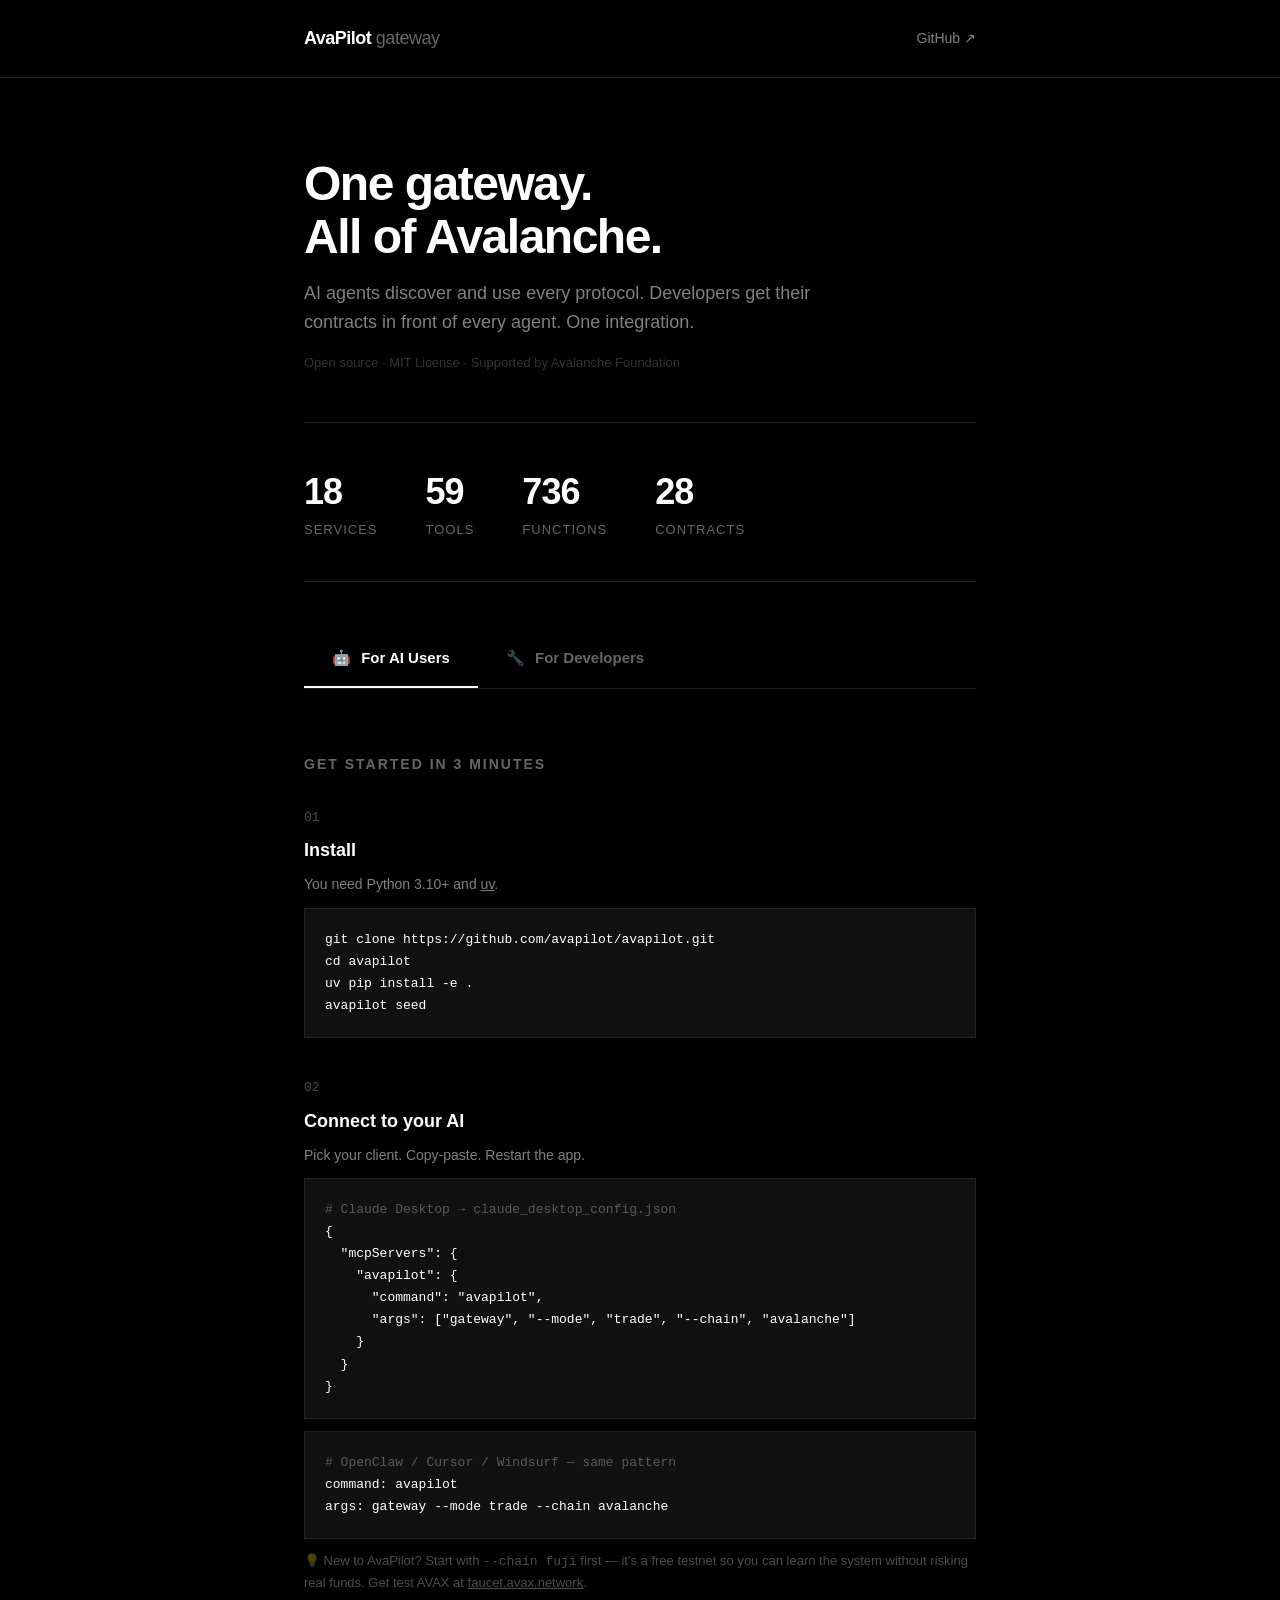
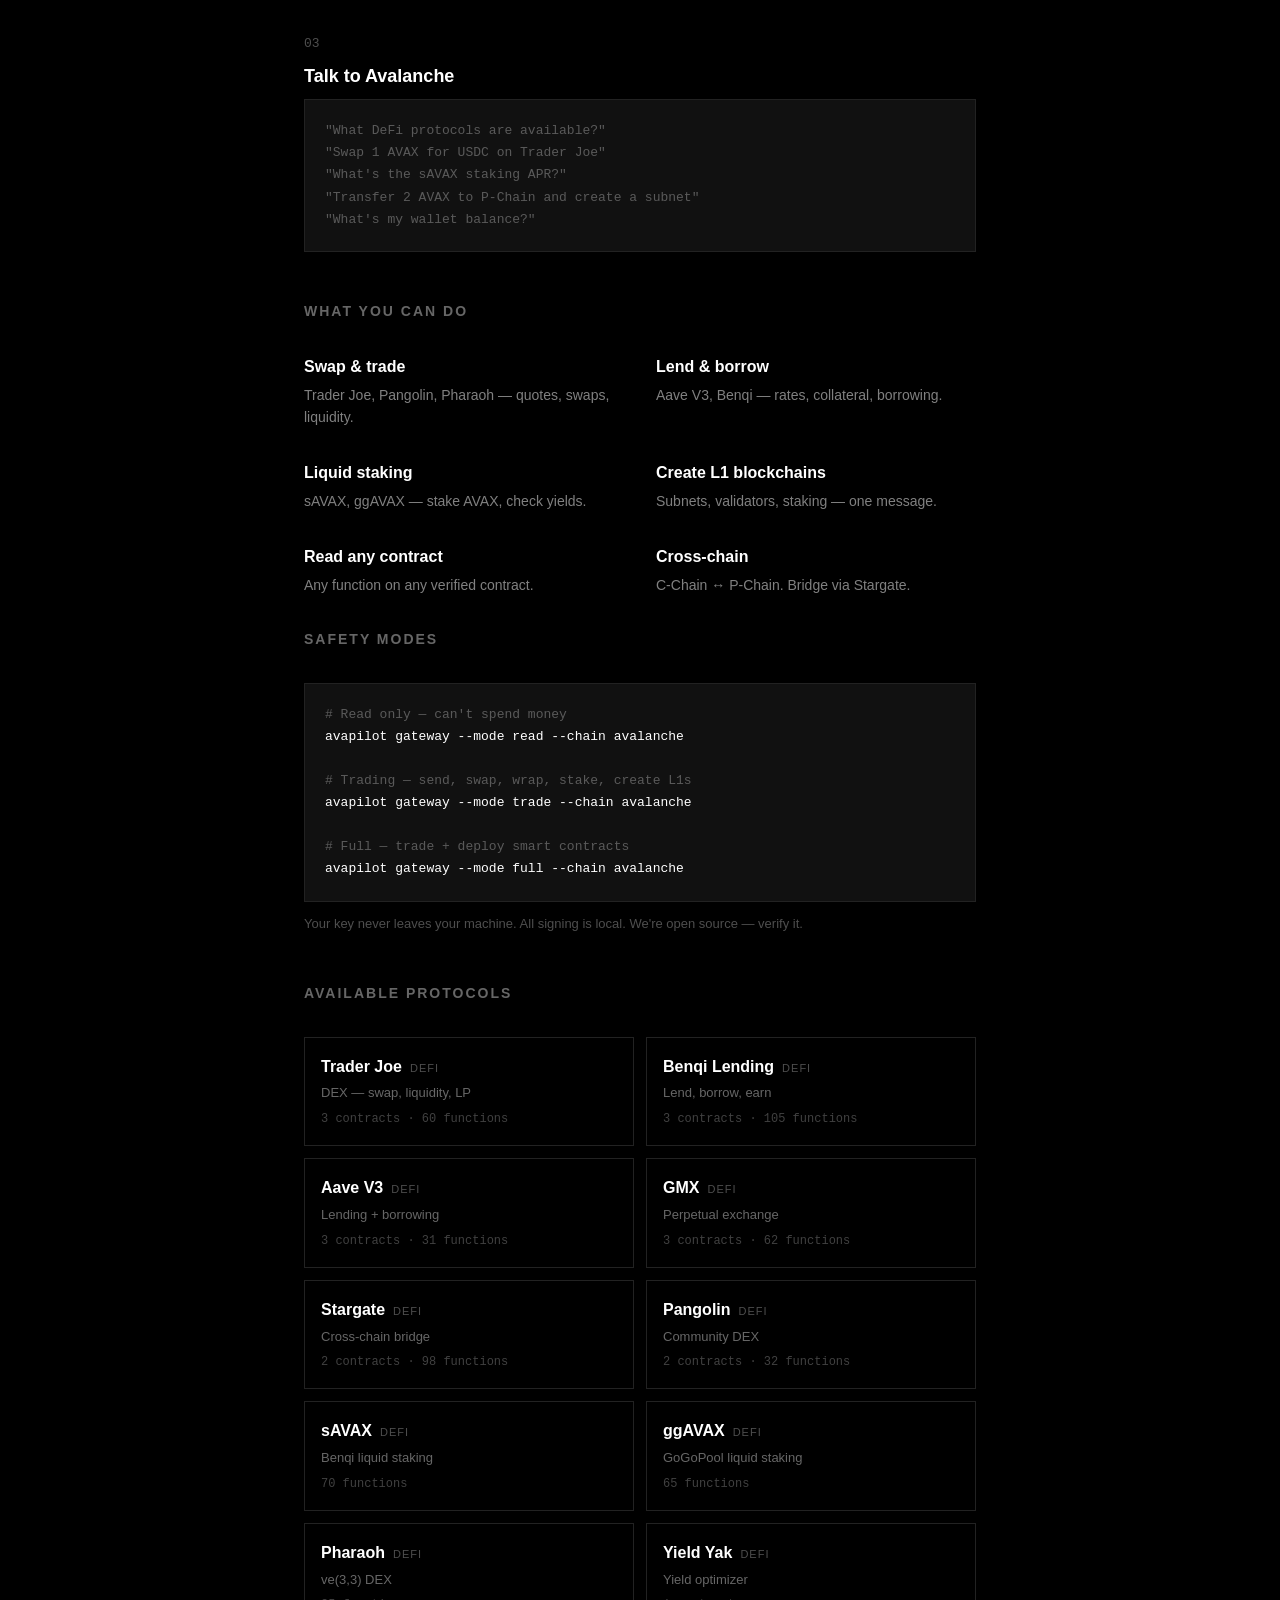
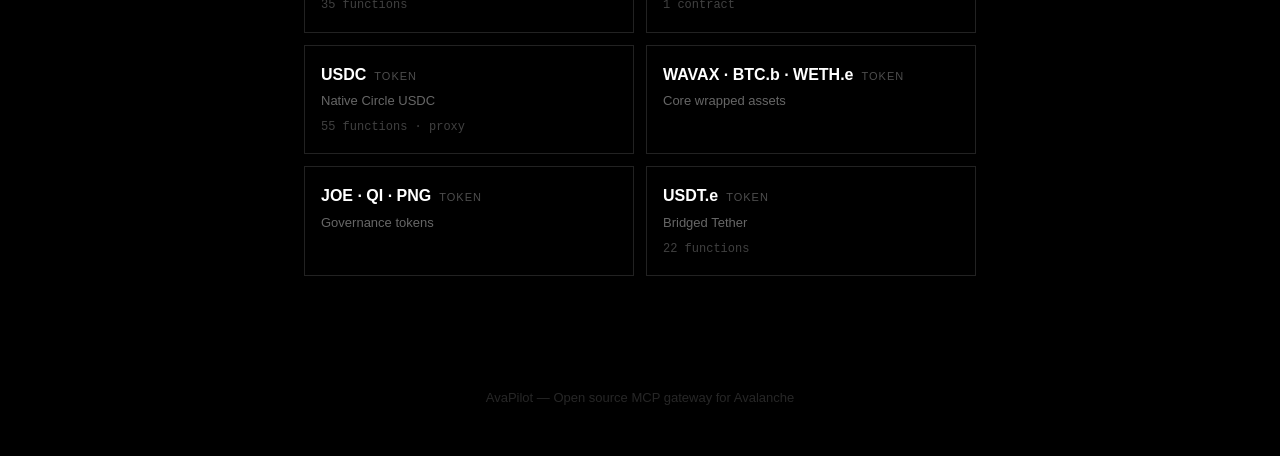
==== commit 3d6b122f: "ui: default configs to avalanche mainnet, recommend fuji for new users" ====
--- a/gateway-ui/index.html
+++ b/gateway-ui/index.html
@@ -104,14 +104,14 @@
   "mcpServers": {
     "avapilot": {
       "command": "avapilot",
-      "args": ["gateway", "--mode", "trade", "--chain", "fuji"]
+      "args": ["gateway", "--mode", "trade", "--chain", "avalanche"]
     }
   }
 }</pre>
 <pre><span class="c"># OpenClaw / Cursor / Windsurf — same pattern</span>
 command: avapilot
-args: gateway --mode trade --chain fuji</pre>
-<p style="font-size:13px;opacity:0.3">Start with <code>--chain fuji</code> (free testnet). Switch to <code>--chain avalanche</code> for real money.</p>
+args: gateway --mode trade --chain avalanche</pre>
+<p style="font-size:13px;opacity:0.3">💡 New to AvaPilot? Start with <code>--chain fuji</code> first — it's a free testnet so you can learn the system without risking real funds. Get test AVAX at <a href="https://faucet.avax.network" target="_blank">faucet.avax.network</a>.</p>
 </div>
 
 <div class="step"><div class="step-n">03</div><h3>Talk to Avalanche</h3>
@@ -137,10 +137,10 @@
 avapilot gateway --mode read --chain avalanche
 
 <span class="c"># Trading — send, swap, wrap, stake, create L1s</span>
-avapilot gateway --mode trade --chain fuji
+avapilot gateway --mode trade --chain avalanche
 
 <span class="c"># Full — trade + deploy smart contracts</span>
-avapilot gateway --mode full --chain fuji</pre>
+avapilot gateway --mode full --chain avalanche</pre>
 <p style="font-size:13px;opacity:0.3;margin-top:8px">Your key never leaves your machine. All signing is local. We're open source — verify it.</p>
 
 <h2 style="margin-top:48px">Available protocols</h2>
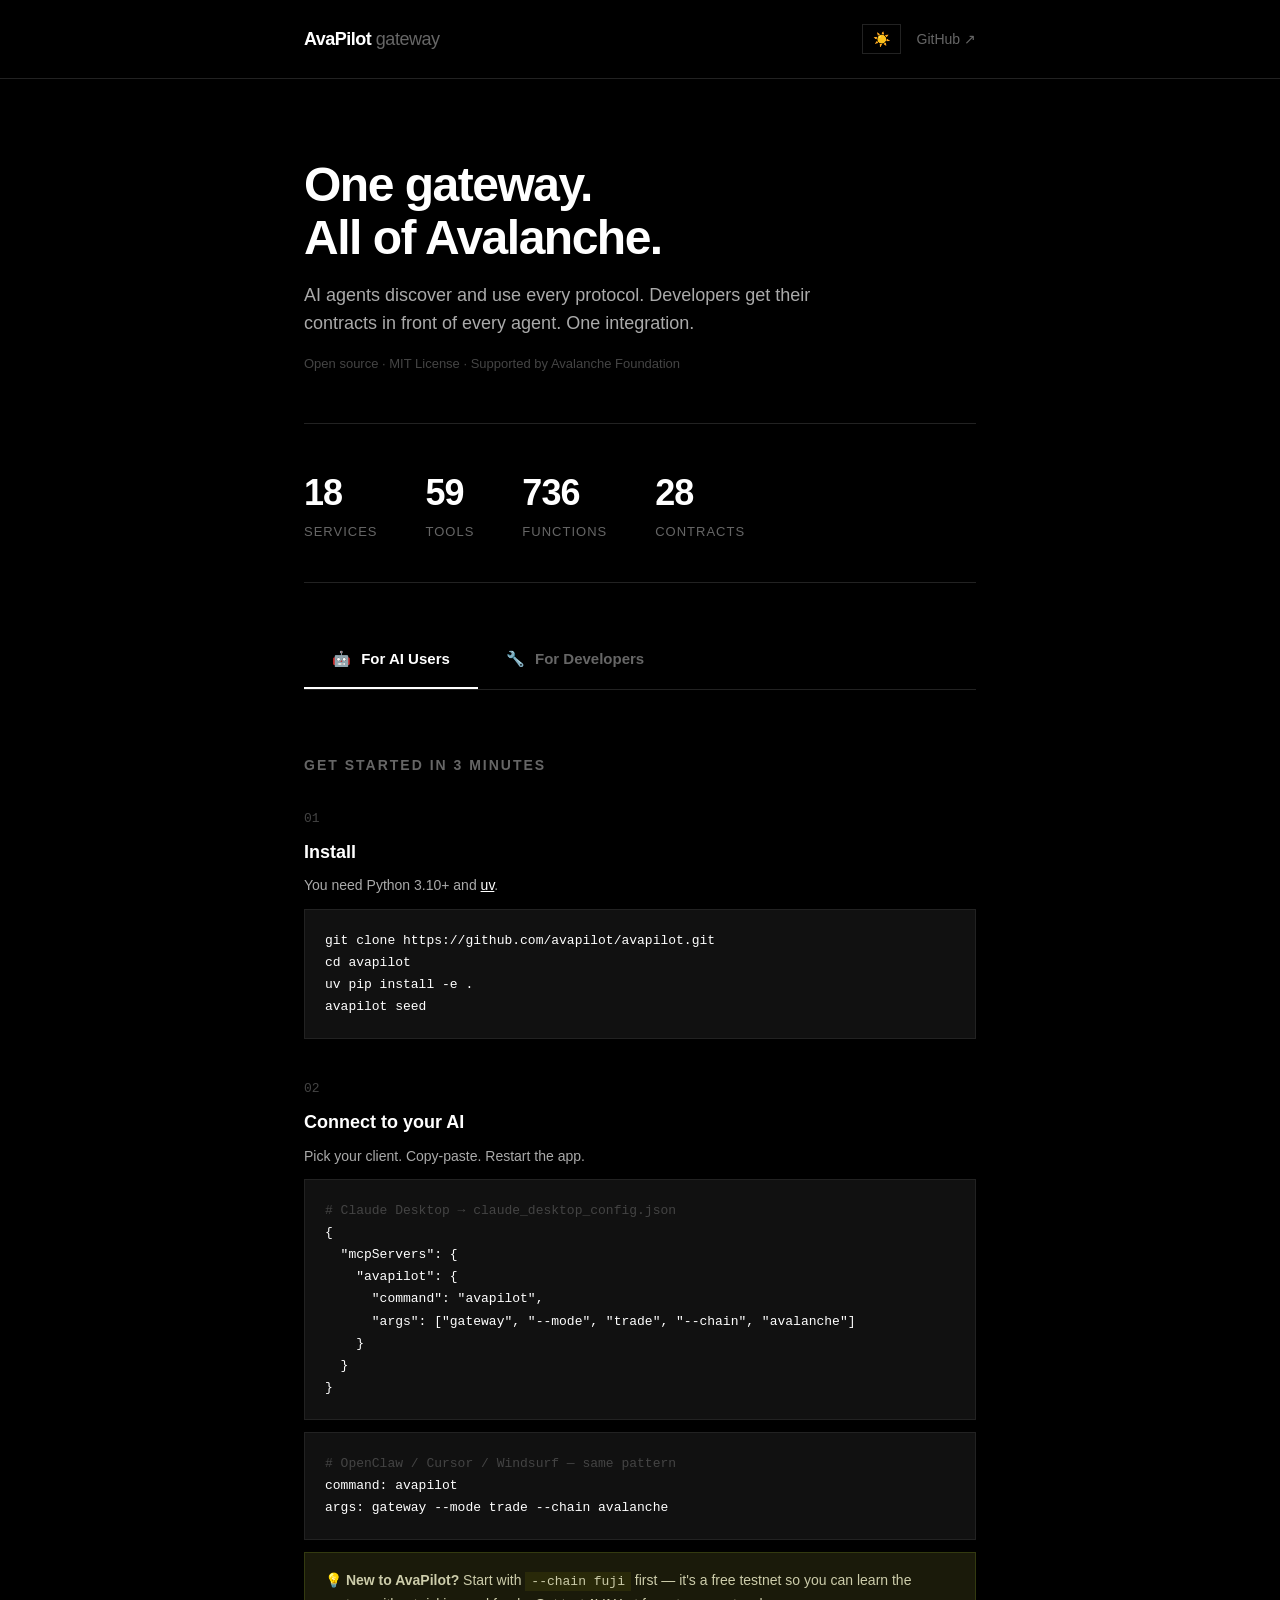
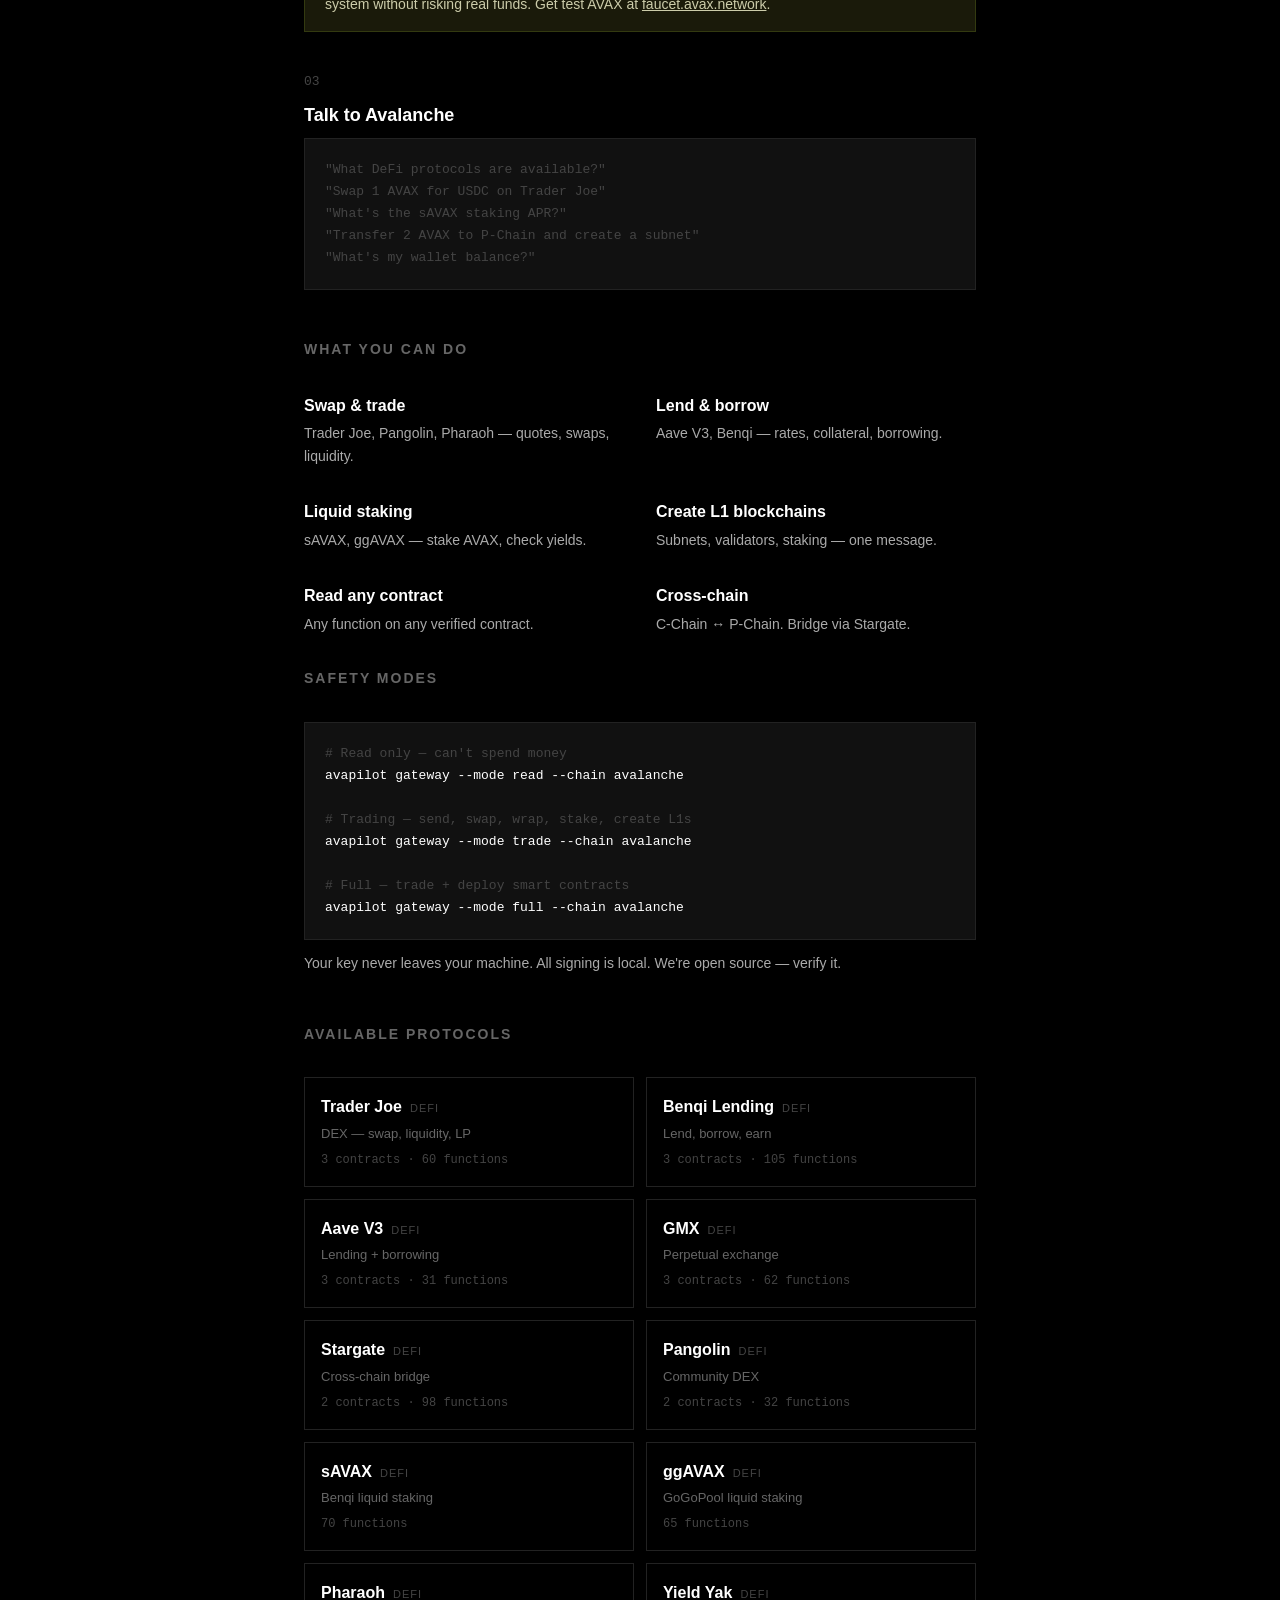
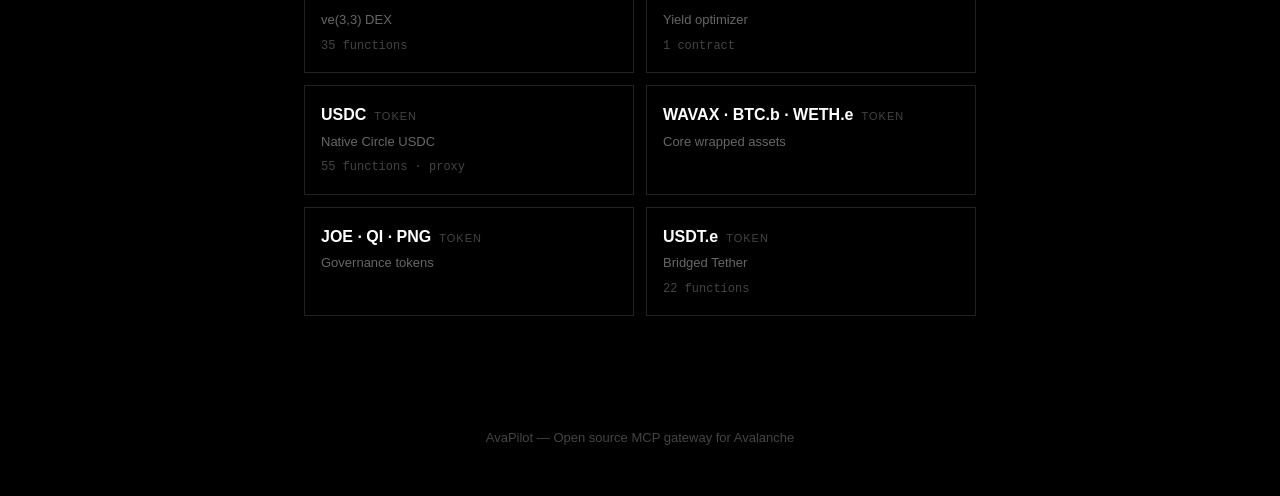
==== commit 6ada95cc: "ui: light/dark mode toggle + all text visible (no opacity tricks) - ☀️/🌙 toggle in nav, persists via" ====
--- a/gateway-ui/index.html
+++ b/gateway-ui/index.html
@@ -1,67 +1,99 @@
 <!DOCTYPE html>
-<html lang="en">
+<html lang="en" data-theme="dark">
 <head>
     <meta charset="UTF-8">
     <meta name="viewport" content="width=device-width, initial-scale=1.0">
     <title>AvaPilot — The MCP Gateway for Avalanche</title>
     <style>
+        :root { --bg: #000; --fg: #fff; --fg2: #aaa; --fg3: #666; --fg4: #444; --border: #222; --surface: #111; --surface2: #0a0a0a; --accent: #fff; --accent-fg: #000; --tip-bg: #1a1a0a; --tip-border: #333a10; --tip-fg: #cca; }
+        [data-theme="light"] { --bg: #fff; --fg: #111; --fg2: #555; --fg3: #888; --fg4: #bbb; --border: #e0e0e0; --surface: #f5f5f5; --surface2: #fafafa; --accent: #111; --accent-fg: #fff; --tip-bg: #fffde6; --tip-border: #e8e0a0; --tip-fg: #665500; }
         * { margin: 0; padding: 0; box-sizing: border-box; }
-        body { font-family: -apple-system, BlinkMacSystemFont, 'Segoe UI', Helvetica, Arial, sans-serif; background: #000; color: #fff; line-height: 1.6; -webkit-font-smoothing: antialiased; }
-        a { color: #fff; }
+        body { font-family: -apple-system, BlinkMacSystemFont, 'Segoe UI', Helvetica, Arial, sans-serif; background: var(--bg); color: var(--fg); line-height: 1.6; -webkit-font-smoothing: antialiased; transition: background 0.3s, color 0.3s; }
+        a { color: var(--fg); }
         a:hover { opacity: 0.7; }
         .container { max-width: 720px; margin: 0 auto; padding: 0 24px; }
-        nav { padding: 24px 0; border-bottom: 1px solid #222; }
+
+        /* Nav */
+        nav { padding: 24px 0; border-bottom: 1px solid var(--border); }
         nav .container { display: flex; justify-content: space-between; align-items: center; }
-        .logo { font-size: 18px; font-weight: 700; letter-spacing: -0.5px; text-decoration: none; }
-        .logo span { opacity: 0.4; font-weight: 400; }
-        nav a.gh { font-size: 14px; opacity: 0.5; text-decoration: none; }
+        .logo { font-size: 18px; font-weight: 700; letter-spacing: -0.5px; text-decoration: none; color: var(--fg); }
+        .logo span { color: var(--fg3); font-weight: 400; }
+        .nav-right { display: flex; align-items: center; gap: 16px; }
+        nav a.gh { font-size: 14px; color: var(--fg3); text-decoration: none; }
+        .theme-toggle { background: none; border: 1px solid var(--border); color: var(--fg3); padding: 6px 10px; cursor: pointer; font-size: 14px; transition: all 0.2s; }
+        .theme-toggle:hover { border-color: var(--fg3); color: var(--fg); }
+
+        /* Hero */
         .hero { padding: 80px 0 48px; }
         .hero h1 { font-size: 48px; font-weight: 700; letter-spacing: -1.5px; line-height: 1.1; margin-bottom: 16px; }
-        .hero p { font-size: 18px; opacity: 0.5; max-width: 540px; margin-bottom: 8px; }
-        .hero .tag { font-size: 13px; opacity: 0.2; margin-top: 16px; }
-        .stats { display: flex; gap: 48px; padding: 40px 0; border-top: 1px solid #222; border-bottom: 1px solid #222; flex-wrap: wrap; }
+        .hero p { font-size: 18px; color: var(--fg2); max-width: 540px; margin-bottom: 8px; }
+        .hero .tag { font-size: 13px; color: var(--fg4); margin-top: 16px; }
+
+        /* Stats */
+        .stats { display: flex; gap: 48px; padding: 40px 0; border-top: 1px solid var(--border); border-bottom: 1px solid var(--border); flex-wrap: wrap; }
         .stat .n { font-size: 36px; font-weight: 700; letter-spacing: -1px; }
-        .stat .l { font-size: 13px; opacity: 0.4; text-transform: uppercase; letter-spacing: 1px; }
-        .tab-bar { display: flex; gap: 0; border-bottom: 1px solid #222; margin-top: 48px; }
-        .tab { padding: 16px 28px; font-size: 15px; font-weight: 600; cursor: pointer; border-bottom: 2px solid transparent; opacity: 0.4; transition: all 0.2s; }
-        .tab:hover { opacity: 0.7; }
-        .tab.active { opacity: 1; border-bottom-color: #fff; }
+        .stat .l { font-size: 13px; color: var(--fg3); text-transform: uppercase; letter-spacing: 1px; }
+
+        /* Tabs */
+        .tab-bar { display: flex; gap: 0; border-bottom: 1px solid var(--border); margin-top: 48px; }
+        .tab { padding: 16px 28px; font-size: 15px; font-weight: 600; cursor: pointer; border-bottom: 2px solid transparent; color: var(--fg3); transition: all 0.2s; }
+        .tab:hover { color: var(--fg2); }
+        .tab.active { color: var(--fg); border-bottom-color: var(--fg); }
         .tab .tab-emoji { margin-right: 6px; }
+
+        /* Sections */
         section { padding: 64px 0; display: none; }
         section.show { display: block; }
-        h2 { font-size: 14px; font-weight: 600; text-transform: uppercase; letter-spacing: 2px; opacity: 0.4; margin-bottom: 32px; }
-        .desc { opacity: 0.5; margin-bottom: 32px; font-size: 15px; }
+        h2 { font-size: 14px; font-weight: 600; text-transform: uppercase; letter-spacing: 2px; color: var(--fg3); margin-bottom: 32px; }
+        .desc { color: var(--fg2); margin-bottom: 32px; font-size: 15px; }
+
+        /* Steps */
         .step { margin-bottom: 40px; }
         .step:last-child { margin-bottom: 0; }
-        .step-n { font-size: 13px; font-family: monospace; opacity: 0.3; margin-bottom: 8px; }
+        .step-n { font-size: 13px; font-family: monospace; color: var(--fg4); margin-bottom: 8px; }
         .step h3 { font-size: 18px; font-weight: 600; margin-bottom: 8px; }
-        .step p { opacity: 0.5; font-size: 14px; margin-bottom: 12px; }
-        pre { background: #111; border: 1px solid #222; padding: 20px; overflow-x: auto; font-family: 'SF Mono', 'Fira Code', monospace; font-size: 13px; line-height: 1.7; margin-bottom: 12px; }
-        .c { opacity: 0.3; }
+        .step p { color: var(--fg2); font-size: 14px; margin-bottom: 12px; }
+        pre { background: var(--surface); border: 1px solid var(--border); padding: 20px; overflow-x: auto; font-family: 'SF Mono', 'Fira Code', monospace; font-size: 13px; line-height: 1.7; margin-bottom: 12px; }
+        .c { color: var(--fg4); }
+
+        /* Tip box */
+        .tip { background: var(--tip-bg); border: 1px solid var(--tip-border); padding: 16px 20px; font-size: 14px; color: var(--tip-fg); margin-top: 12px; line-height: 1.6; }
+        .tip a { color: var(--tip-fg); text-decoration: underline; }
+        .tip code { background: rgba(128,128,0,0.15); padding: 2px 6px; font-size: 13px; }
+
+        /* Services */
         .services { display: grid; grid-template-columns: 1fr 1fr; gap: 12px; }
         @media (max-width: 540px) { .services { grid-template-columns: 1fr; } }
-        .svc { border: 1px solid #222; padding: 16px; transition: border-color 0.2s; }
-        .svc:hover { border-color: #444; }
+        .svc { border: 1px solid var(--border); padding: 16px; transition: border-color 0.2s; }
+        .svc:hover { border-color: var(--fg3); }
         .svc-name { font-weight: 600; }
-        .svc-cat { font-size: 11px; opacity: 0.3; text-transform: uppercase; letter-spacing: 1px; margin-left: 8px; }
-        .svc-desc { font-size: 13px; opacity: 0.4; margin-top: 4px; }
-        .svc-meta { font-size: 12px; opacity: 0.25; margin-top: 6px; font-family: 'SF Mono', monospace; }
+        .svc-cat { font-size: 11px; color: var(--fg4); text-transform: uppercase; letter-spacing: 1px; margin-left: 8px; }
+        .svc-desc { font-size: 13px; color: var(--fg3); margin-top: 4px; }
+        .svc-meta { font-size: 12px; color: var(--fg4); margin-top: 6px; font-family: 'SF Mono', monospace; }
+
+        /* Features */
         .features { display: grid; grid-template-columns: 1fr 1fr; gap: 32px; margin-bottom: 32px; }
         @media (max-width: 540px) { .features { grid-template-columns: 1fr; } }
         .feature h3 { font-size: 16px; font-weight: 600; margin-bottom: 4px; }
-        .feature p { font-size: 14px; opacity: 0.5; }
-        .cta { display: inline-block; border: 1px solid #fff; padding: 12px 32px; font-size: 15px; font-weight: 600; text-decoration: none; margin-top: 16px; transition: all 0.2s; }
-        .cta:hover { background: #fff; color: #000; opacity: 1; }
-        .cta-primary { background: #fff; color: #000; }
+        .feature p { font-size: 14px; color: var(--fg2); }
+
+        /* CTAs */
+        .cta { display: inline-block; border: 1px solid var(--fg); padding: 12px 32px; font-size: 15px; font-weight: 600; text-decoration: none; margin-top: 16px; transition: all 0.2s; color: var(--fg); }
+        .cta:hover { background: var(--fg); color: var(--bg); opacity: 1; }
+        .cta-primary { background: var(--accent); color: var(--accent-fg); border-color: var(--accent); }
         .cta-primary:hover { opacity: 0.85; }
-        footer { padding: 48px 0; text-align: center; opacity: 0.15; font-size: 13px; }
+
+        footer { padding: 48px 0; text-align: center; color: var(--fg4); font-size: 13px; }
     </style>
 </head>
 <body>
 
 <nav><div class="container">
     <a href="/" class="logo">AvaPilot <span>gateway</span></a>
-    <a href="https://github.com/avapilot/avapilot" class="gh">GitHub ↗</a>
+    <div class="nav-right">
+        <button class="theme-toggle" onclick="toggleTheme()" title="Toggle light/dark mode">☀️</button>
+        <a href="https://github.com/avapilot/avapilot" class="gh">GitHub ↗</a>
+    </div>
 </div></nav>
 
 <div class="container">
@@ -111,7 +143,7 @@
 <pre><span class="c"># OpenClaw / Cursor / Windsurf — same pattern</span>
 command: avapilot
 args: gateway --mode trade --chain avalanche</pre>
-<p style="font-size:13px;opacity:0.3">💡 New to AvaPilot? Start with <code>--chain fuji</code> first — it's a free testnet so you can learn the system without risking real funds. Get test AVAX at <a href="https://faucet.avax.network" target="_blank">faucet.avax.network</a>.</p>
+<div class="tip">💡 <strong>New to AvaPilot?</strong> Start with <code>--chain fuji</code> first — it's a free testnet so you can learn the system without risking real funds. Get test AVAX at <a href="https://faucet.avax.network" target="_blank">faucet.avax.network</a>.</div>
 </div>
 
 <div class="step"><div class="step-n">03</div><h3>Talk to Avalanche</h3>
@@ -141,7 +173,7 @@
 
 <span class="c"># Full — trade + deploy smart contracts</span>
 avapilot gateway --mode full --chain avalanche</pre>
-<p style="font-size:13px;opacity:0.3;margin-top:8px">Your key never leaves your machine. All signing is local. We're open source — verify it.</p>
+<p style="font-size:14px;color:var(--fg2);margin-top:12px">Your key never leaves your machine. All signing is local. We're open source — verify it.</p>
 
 <h2 style="margin-top:48px">Available protocols</h2>
 <div class="services">
@@ -189,7 +221,7 @@
     "category": "DeFi",
     "website": "https://yourprotocol.com",
 }</pre>
-<p style="font-size:13px;opacity:0.3">Multi-contract supported. Router, factory, vaults — all under one service. ABI auto-fetched, proxies detected.</p>
+<p style="font-size:14px;color:var(--fg2);margin-top:8px">Multi-contract supported. Router, factory, vaults — all under one service. ABI auto-fetched, proxies detected.</p>
 </div>
 
 <div class="step"><div class="step-n">03</div><h3>Open a PR</h3>
@@ -244,6 +276,23 @@
     document.getElementById('sec-' + which).classList.add('show');
     document.querySelector('.tab[data-tab="' + which + '"]').classList.add('active');
 }
+
+function toggleTheme() {
+    const html = document.documentElement;
+    const current = html.getAttribute('data-theme');
+    const next = current === 'dark' ? 'light' : 'dark';
+    html.setAttribute('data-theme', next);
+    document.querySelector('.theme-toggle').textContent = next === 'dark' ? '☀️' : '🌙';
+    localStorage.setItem('theme', next);
+}
+
+// Restore saved theme
+const saved = localStorage.getItem('theme');
+if (saved) {
+    document.documentElement.setAttribute('data-theme', saved);
+    if (saved === 'light') document.querySelector('.theme-toggle').textContent = '🌙';
+}
+
 // Default: user tab shown
 if (location.hash === '#dev') showTab('dev');
 </script>
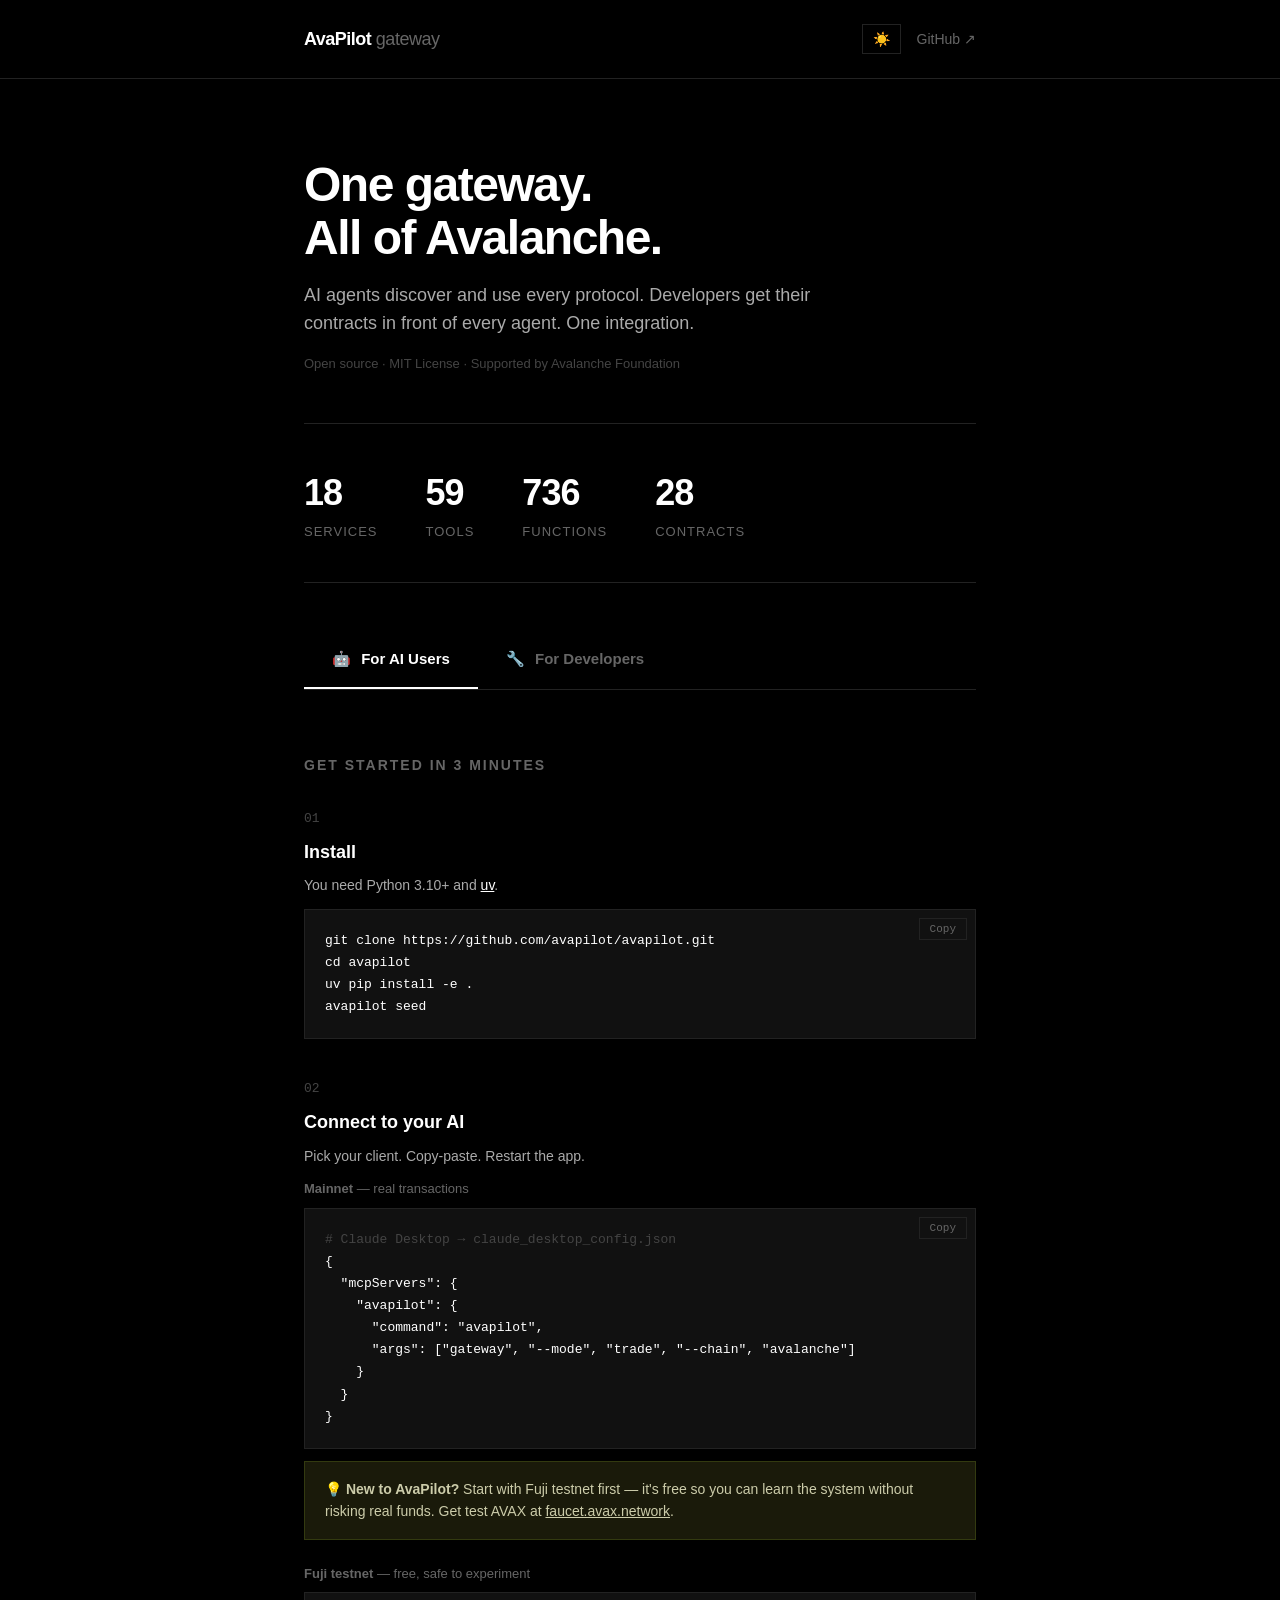
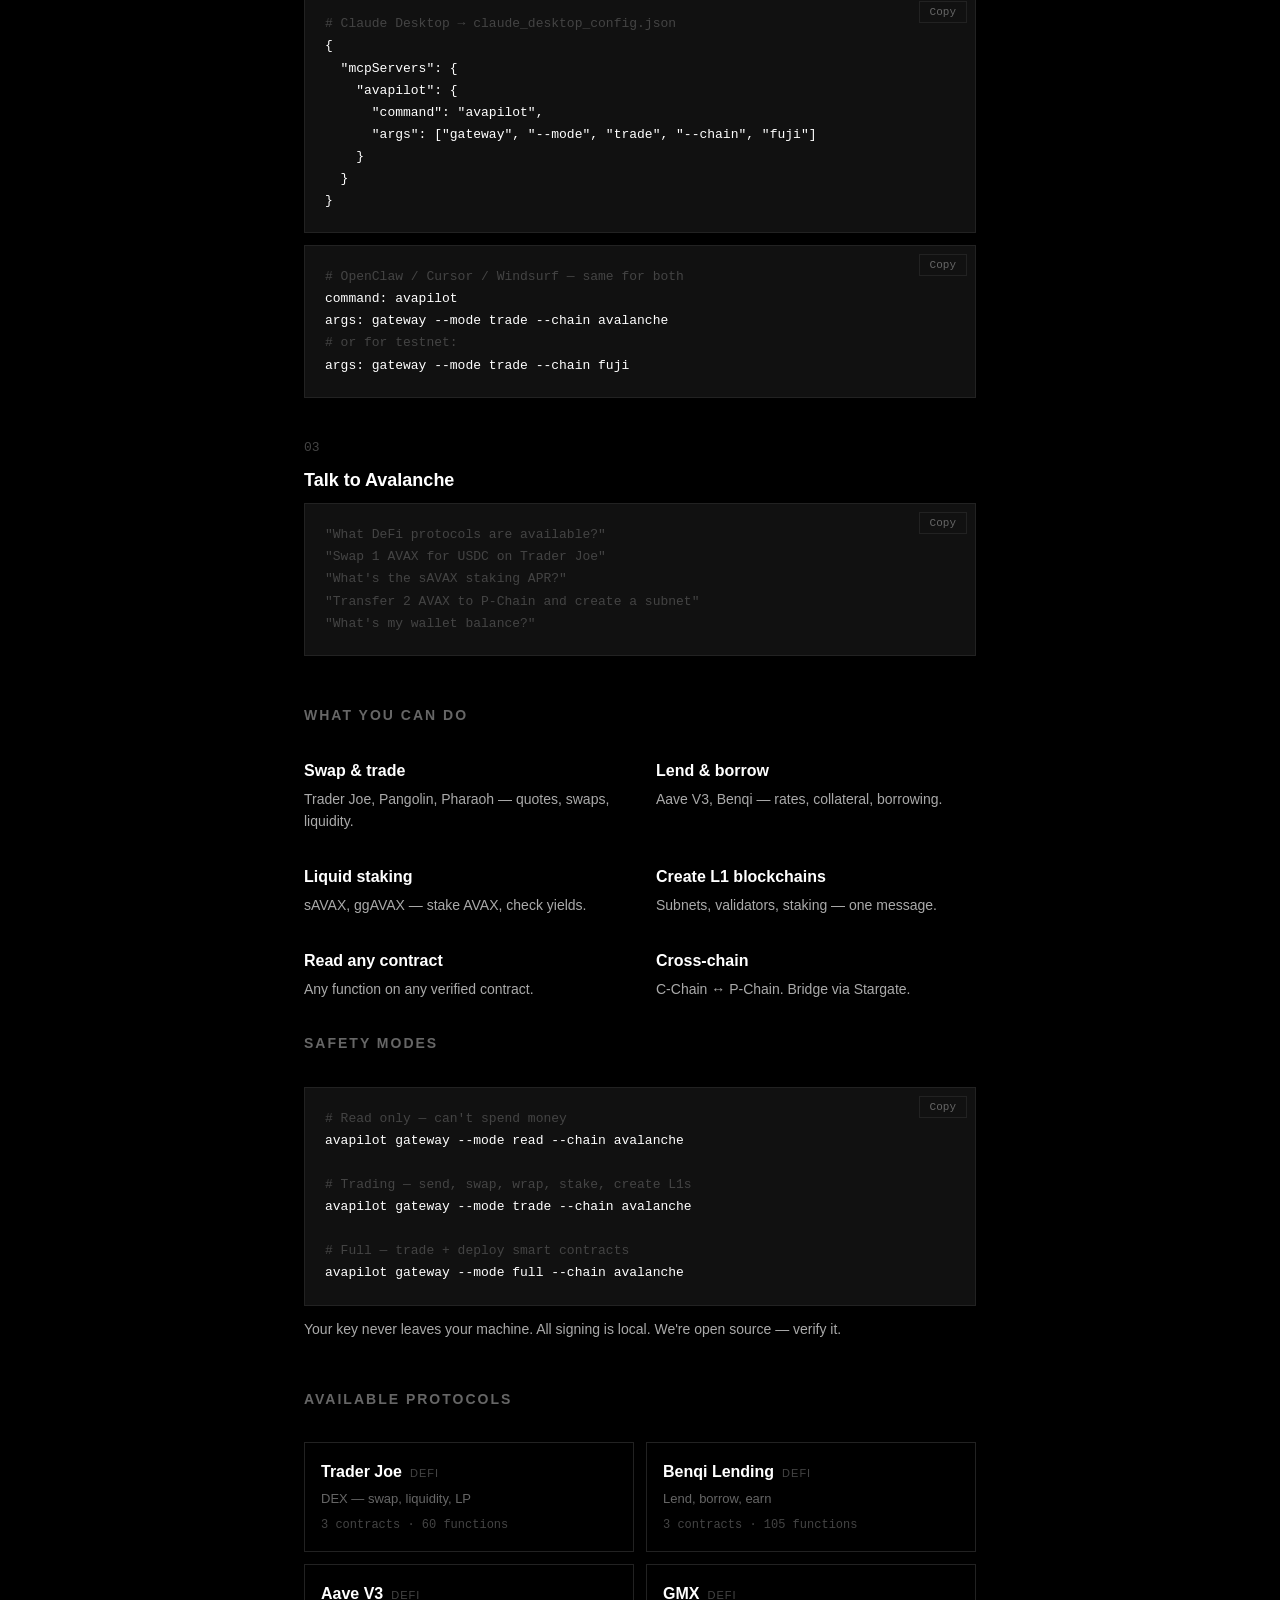
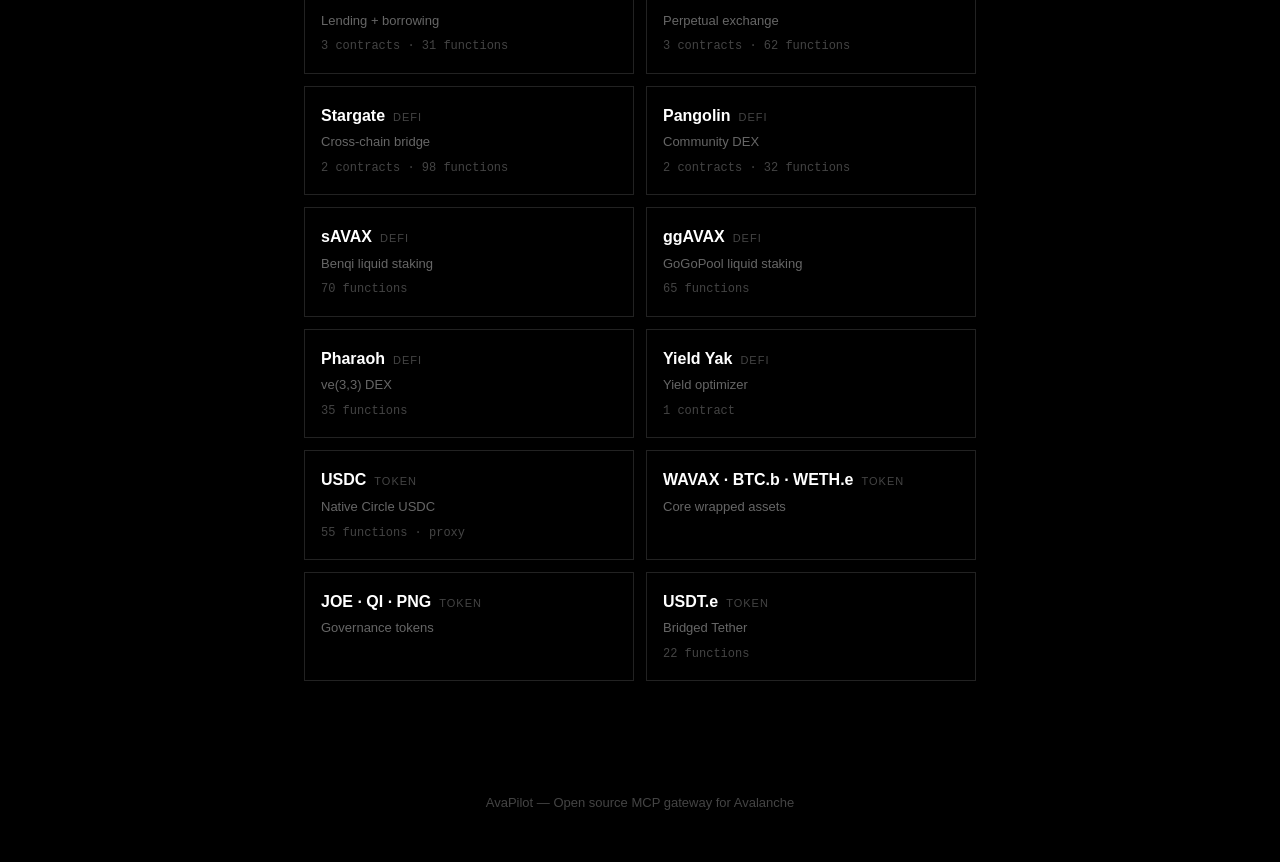
==== commit 6b99de7d: "ui: copy buttons on all code blocks + full fuji config example - Copy button on every <pre> block (t" ====
--- a/gateway-ui/index.html
+++ b/gateway-ui/index.html
@@ -53,7 +53,10 @@
         .step-n { font-size: 13px; font-family: monospace; color: var(--fg4); margin-bottom: 8px; }
         .step h3 { font-size: 18px; font-weight: 600; margin-bottom: 8px; }
         .step p { color: var(--fg2); font-size: 14px; margin-bottom: 12px; }
-        pre { background: var(--surface); border: 1px solid var(--border); padding: 20px; overflow-x: auto; font-family: 'SF Mono', 'Fira Code', monospace; font-size: 13px; line-height: 1.7; margin-bottom: 12px; }
+        pre { background: var(--surface); border: 1px solid var(--border); padding: 20px; padding-right: 60px; overflow-x: auto; font-family: 'SF Mono', 'Fira Code', monospace; font-size: 13px; line-height: 1.7; margin-bottom: 12px; position: relative; }
+        .copy-btn { position: absolute; top: 8px; right: 8px; background: var(--surface); border: 1px solid var(--border); color: var(--fg3); padding: 4px 10px; font-size: 11px; cursor: pointer; font-family: inherit; transition: all 0.2s; }
+        .copy-btn:hover { border-color: var(--fg3); color: var(--fg); }
+        .copy-btn.copied { color: #4a4; border-color: #4a4; }
         .c { color: var(--fg4); }
 
         /* Tip box */
@@ -131,6 +134,7 @@
 
 <div class="step"><div class="step-n">02</div><h3>Connect to your AI</h3>
 <p>Pick your client. Copy-paste. Restart the app.</p>
+<p style="font-size:13px;color:var(--fg3);margin-bottom:8px"><strong>Mainnet</strong> — real transactions</p>
 <pre><span class="c"># Claude Desktop → claude_desktop_config.json</span>
 {
   "mcpServers": {
@@ -140,10 +144,22 @@
     }
   }
 }</pre>
-<pre><span class="c"># OpenClaw / Cursor / Windsurf — same pattern</span>
+<div class="tip">💡 <strong>New to AvaPilot?</strong> Start with Fuji testnet first — it's free so you can learn the system without risking real funds. Get test AVAX at <a href="https://faucet.avax.network" target="_blank">faucet.avax.network</a>.</div>
+<p style="font-size:13px;color:var(--fg3);margin-bottom:8px;margin-top:24px"><strong>Fuji testnet</strong> — free, safe to experiment</p>
+<pre><span class="c"># Claude Desktop → claude_desktop_config.json</span>
+{
+  "mcpServers": {
+    "avapilot": {
+      "command": "avapilot",
+      "args": ["gateway", "--mode", "trade", "--chain", "fuji"]
+    }
+  }
+}</pre>
+<pre><span class="c"># OpenClaw / Cursor / Windsurf — same for both</span>
 command: avapilot
-args: gateway --mode trade --chain avalanche</pre>
-<div class="tip">💡 <strong>New to AvaPilot?</strong> Start with <code>--chain fuji</code> first — it's a free testnet so you can learn the system without risking real funds. Get test AVAX at <a href="https://faucet.avax.network" target="_blank">faucet.avax.network</a>.</div>
+args: gateway --mode trade --chain avalanche
+<span class="c"># or for testnet:</span>
+args: gateway --mode trade --chain fuji</pre>
 </div>
 
 <div class="step"><div class="step-n">03</div><h3>Talk to Avalanche</h3>
@@ -293,6 +309,21 @@
     if (saved === 'light') document.querySelector('.theme-toggle').textContent = '🌙';
 }
 
+// Add copy buttons to all <pre> blocks
+document.querySelectorAll('pre').forEach(pre => {
+    const btn = document.createElement('button');
+    btn.className = 'copy-btn';
+    btn.textContent = 'Copy';
+    btn.onclick = function() {
+        navigator.clipboard.writeText(pre.textContent.replace('Copy', '').trim()).then(() => {
+            btn.textContent = 'Copied!';
+            btn.classList.add('copied');
+            setTimeout(() => { btn.textContent = 'Copy'; btn.classList.remove('copied'); }, 2000);
+        });
+    };
+    pre.appendChild(btn);
+});
+
 // Default: user tab shown
 if (location.hash === '#dev') showTab('dev');
 </script>
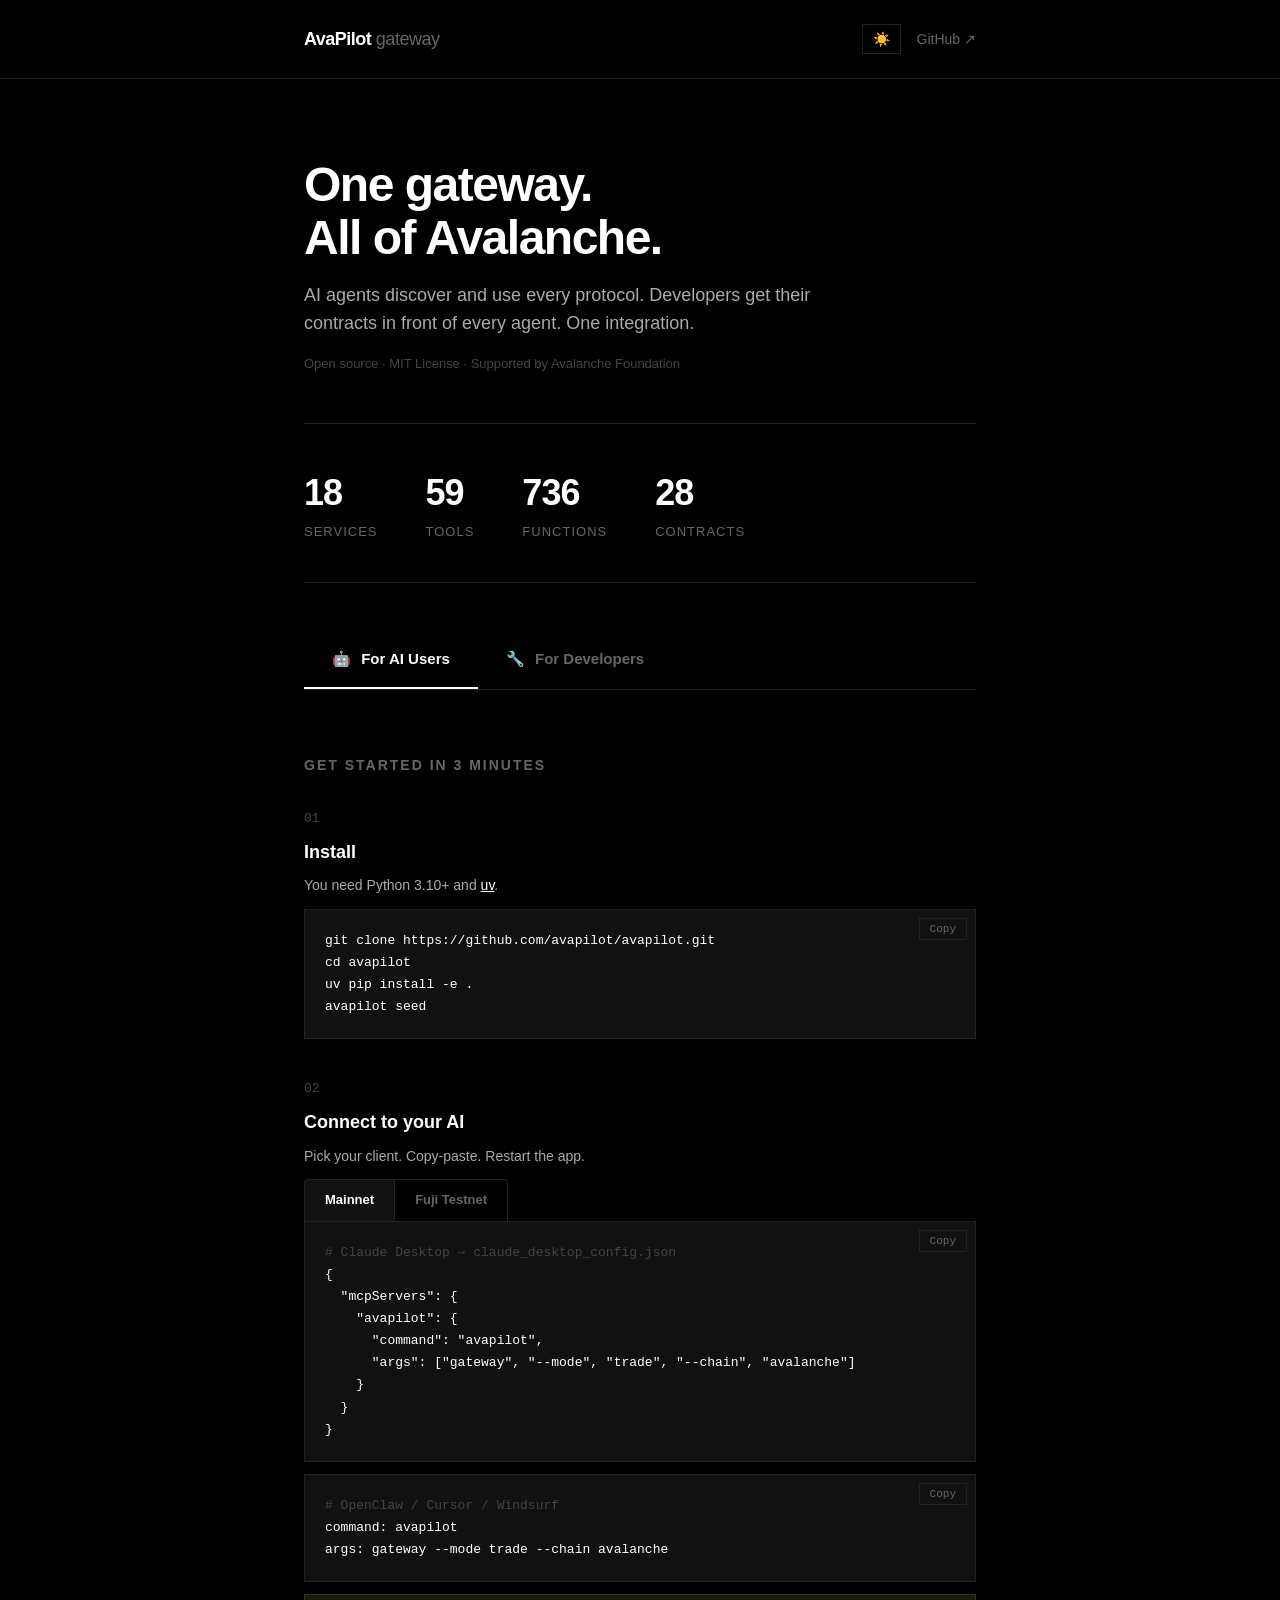
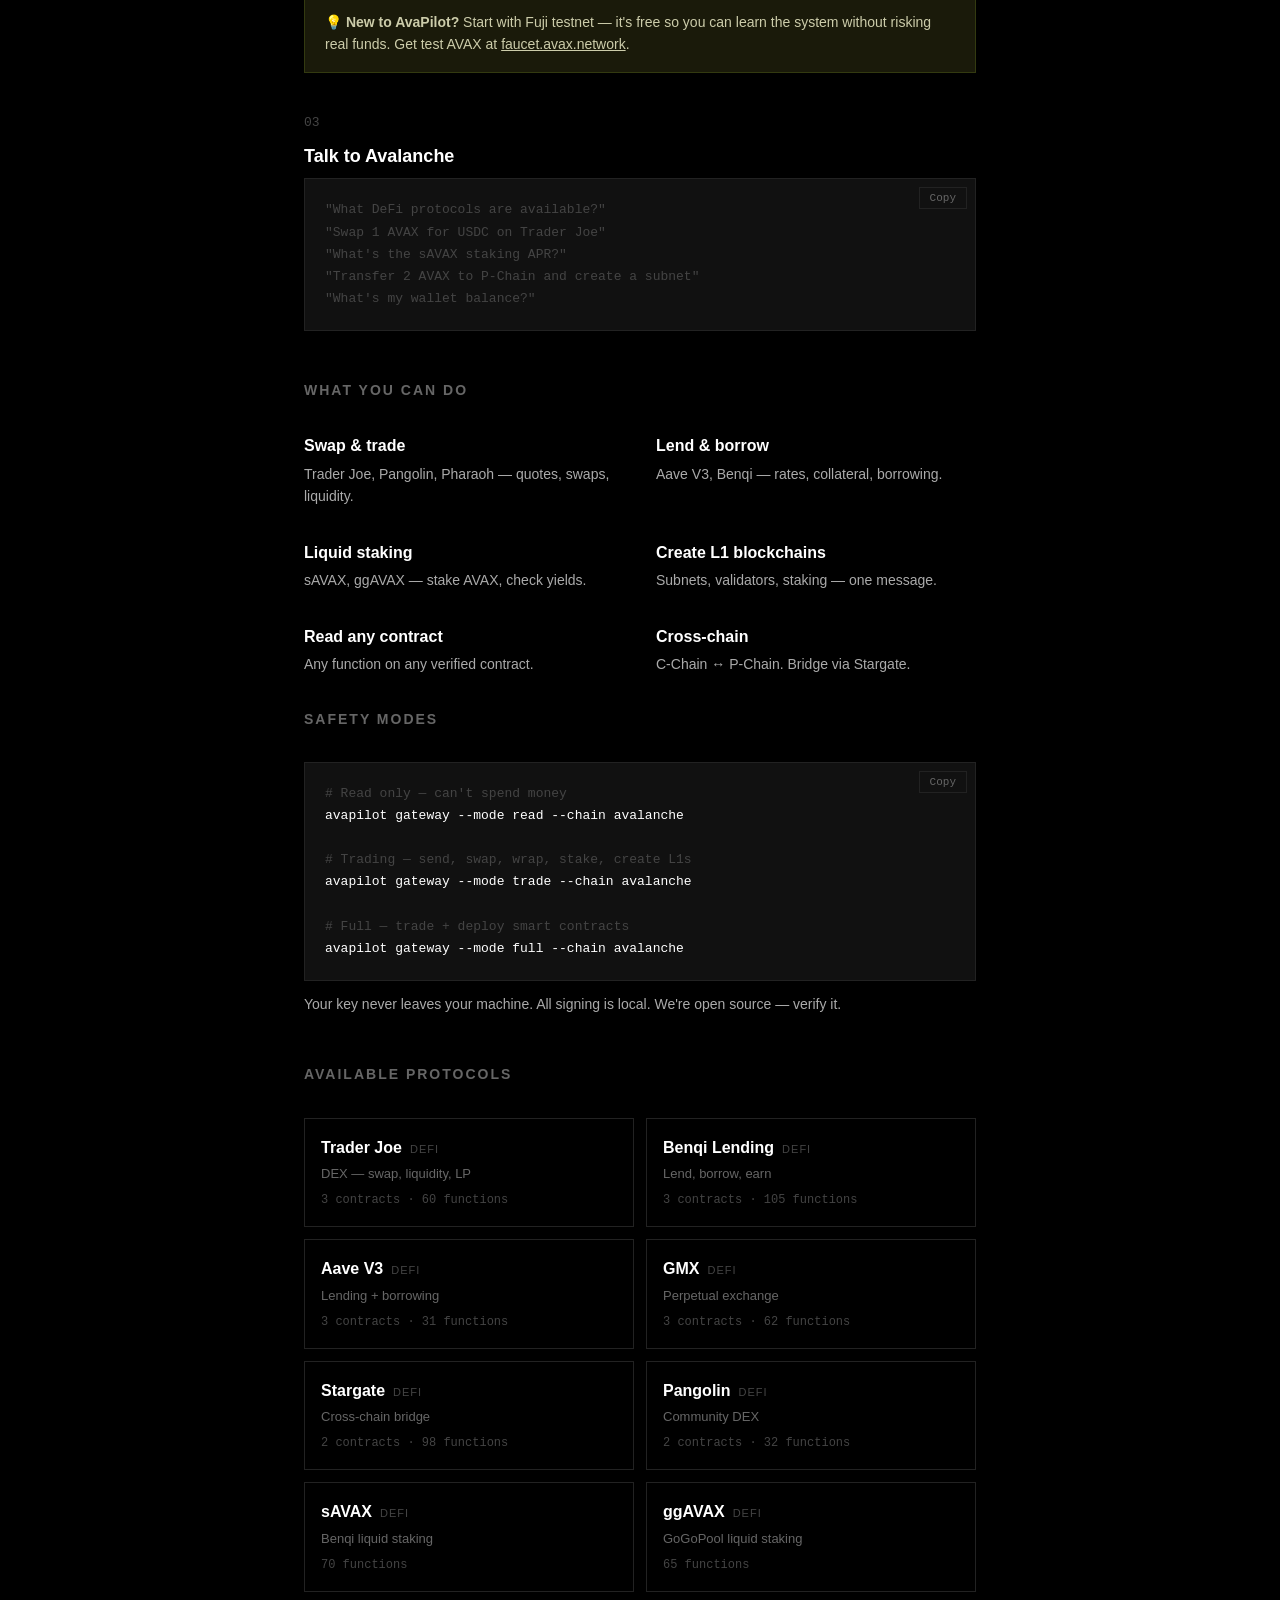
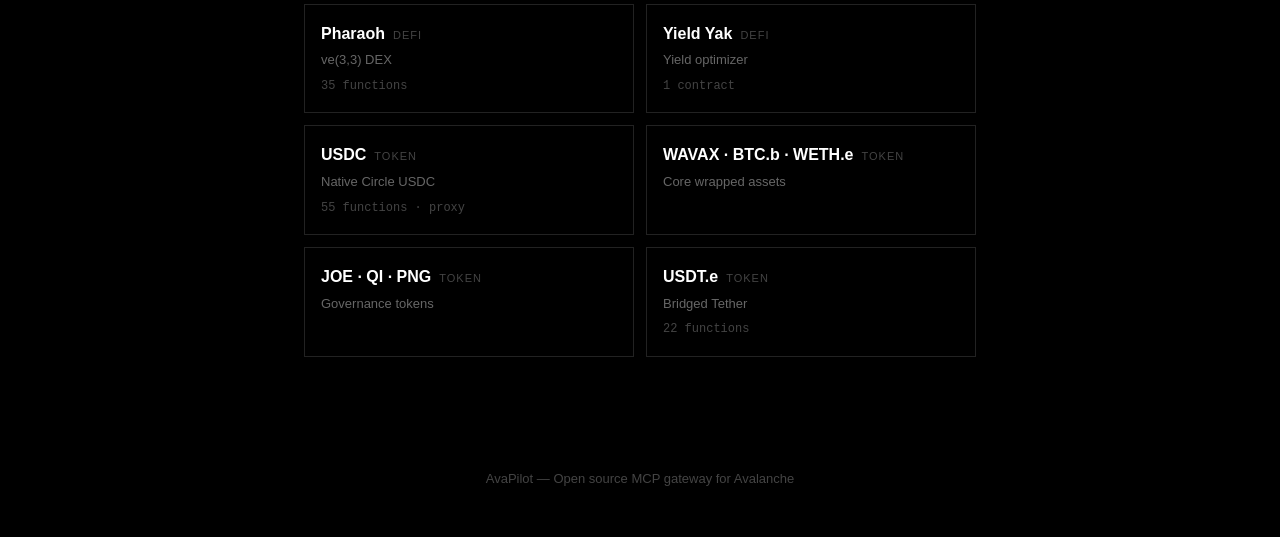
==== commit 82a2e4b1: "ui: Mainnet/Fuji tabs for config — copy exactly what you need" ====
--- a/gateway-ui/index.html
+++ b/gateway-ui/index.html
@@ -54,6 +54,15 @@
         .step h3 { font-size: 18px; font-weight: 600; margin-bottom: 8px; }
         .step p { color: var(--fg2); font-size: 14px; margin-bottom: 12px; }
         pre { background: var(--surface); border: 1px solid var(--border); padding: 20px; padding-right: 60px; overflow-x: auto; font-family: 'SF Mono', 'Fira Code', monospace; font-size: 13px; line-height: 1.7; margin-bottom: 12px; position: relative; }
+        .chain-tabs { display: flex; gap: 0; margin-bottom: 0; }
+        .chain-tab { padding: 10px 20px; font-size: 13px; font-weight: 600; cursor: pointer; border: 1px solid var(--border); border-bottom: none; color: var(--fg3); background: var(--bg); margin-right: -1px; transition: all 0.2s; }
+        .chain-tab:first-child { border-radius: 4px 0 0 0; }
+        .chain-tab:last-child { border-radius: 0 4px 0 0; }
+        .chain-tab.active { color: var(--fg); background: var(--surface); border-bottom-color: var(--surface); }
+        .chain-tab:hover { color: var(--fg2); }
+        .chain-content { display: none; }
+        .chain-content.show { display: block; }
+        .chain-content pre:first-child { border-top-left-radius: 0; }
         .copy-btn { position: absolute; top: 8px; right: 8px; background: var(--surface); border: 1px solid var(--border); color: var(--fg3); padding: 4px 10px; font-size: 11px; cursor: pointer; font-family: inherit; transition: all 0.2s; }
         .copy-btn:hover { border-color: var(--fg3); color: var(--fg); }
         .copy-btn.copied { color: #4a4; border-color: #4a4; }
@@ -134,7 +143,11 @@
 
 <div class="step"><div class="step-n">02</div><h3>Connect to your AI</h3>
 <p>Pick your client. Copy-paste. Restart the app.</p>
-<p style="font-size:13px;color:var(--fg3);margin-bottom:8px"><strong>Mainnet</strong> — real transactions</p>
+<div class="chain-tabs">
+<div class="chain-tab active" onclick="showChain('mainnet')">Mainnet</div>
+<div class="chain-tab" onclick="showChain('fuji')">Fuji Testnet</div>
+</div>
+<div class="chain-content show" id="chain-mainnet">
 <pre><span class="c"># Claude Desktop → claude_desktop_config.json</span>
 {
   "mcpServers": {
@@ -144,8 +157,11 @@
     }
   }
 }</pre>
-<div class="tip">💡 <strong>New to AvaPilot?</strong> Start with Fuji testnet first — it's free so you can learn the system without risking real funds. Get test AVAX at <a href="https://faucet.avax.network" target="_blank">faucet.avax.network</a>.</div>
-<p style="font-size:13px;color:var(--fg3);margin-bottom:8px;margin-top:24px"><strong>Fuji testnet</strong> — free, safe to experiment</p>
+<pre><span class="c"># OpenClaw / Cursor / Windsurf</span>
+command: avapilot
+args: gateway --mode trade --chain avalanche</pre>
+</div>
+<div class="chain-content" id="chain-fuji">
 <pre><span class="c"># Claude Desktop → claude_desktop_config.json</span>
 {
   "mcpServers": {
@@ -155,11 +171,11 @@
     }
   }
 }</pre>
-<pre><span class="c"># OpenClaw / Cursor / Windsurf — same for both</span>
+<pre><span class="c"># OpenClaw / Cursor / Windsurf</span>
 command: avapilot
-args: gateway --mode trade --chain avalanche
-<span class="c"># or for testnet:</span>
 args: gateway --mode trade --chain fuji</pre>
+</div>
+<div class="tip">💡 <strong>New to AvaPilot?</strong> Start with Fuji testnet — it's free so you can learn the system without risking real funds. Get test AVAX at <a href="https://faucet.avax.network" target="_blank">faucet.avax.network</a>.</div>
 </div>
 
 <div class="step"><div class="step-n">03</div><h3>Talk to Avalanche</h3>
@@ -309,6 +325,13 @@
     if (saved === 'light') document.querySelector('.theme-toggle').textContent = '🌙';
 }
 
+function showChain(which) {
+    document.querySelectorAll('.chain-content').forEach(c => c.classList.remove('show'));
+    document.querySelectorAll('.chain-tab').forEach(t => t.classList.remove('active'));
+    document.getElementById('chain-' + which).classList.add('show');
+    document.querySelector('.chain-tab[onclick*="' + which + '"]').classList.add('active');
+}
+
 // Add copy buttons to all <pre> blocks
 document.querySelectorAll('pre').forEach(pre => {
     const btn = document.createElement('button');
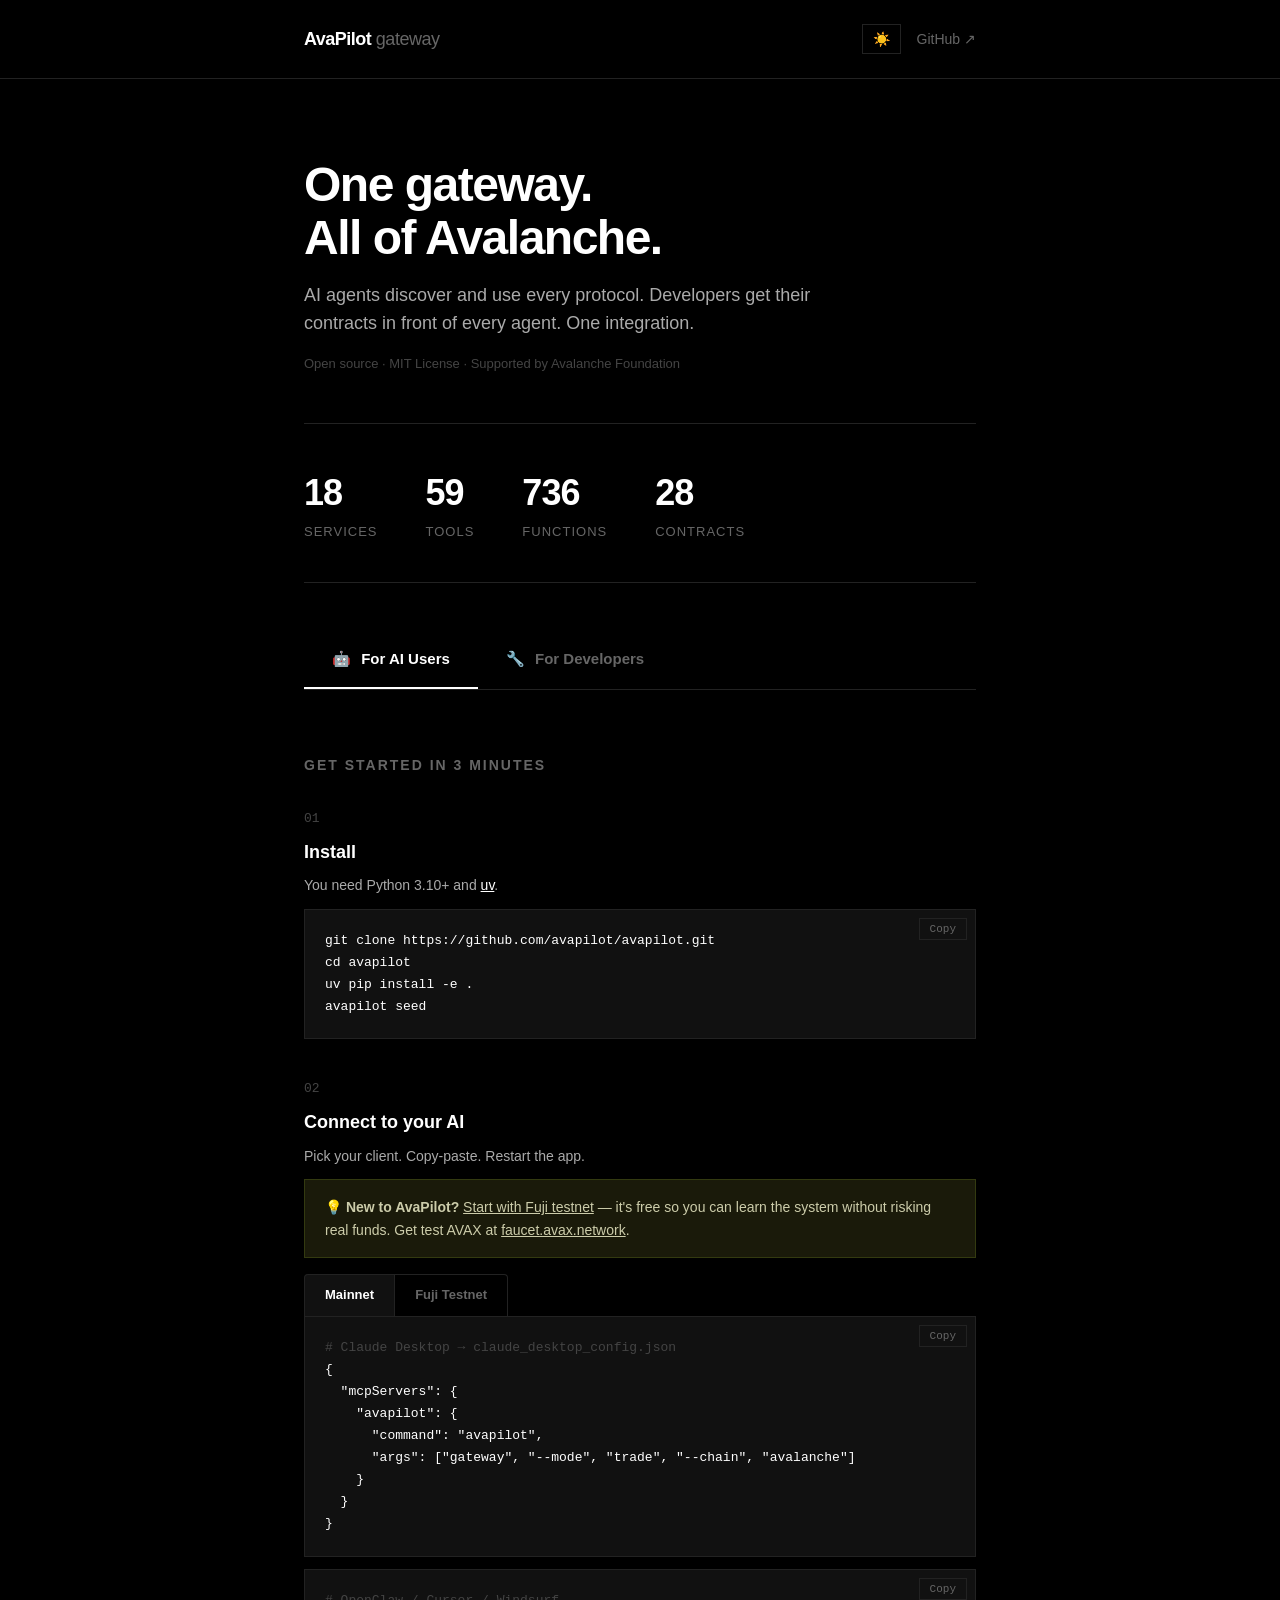
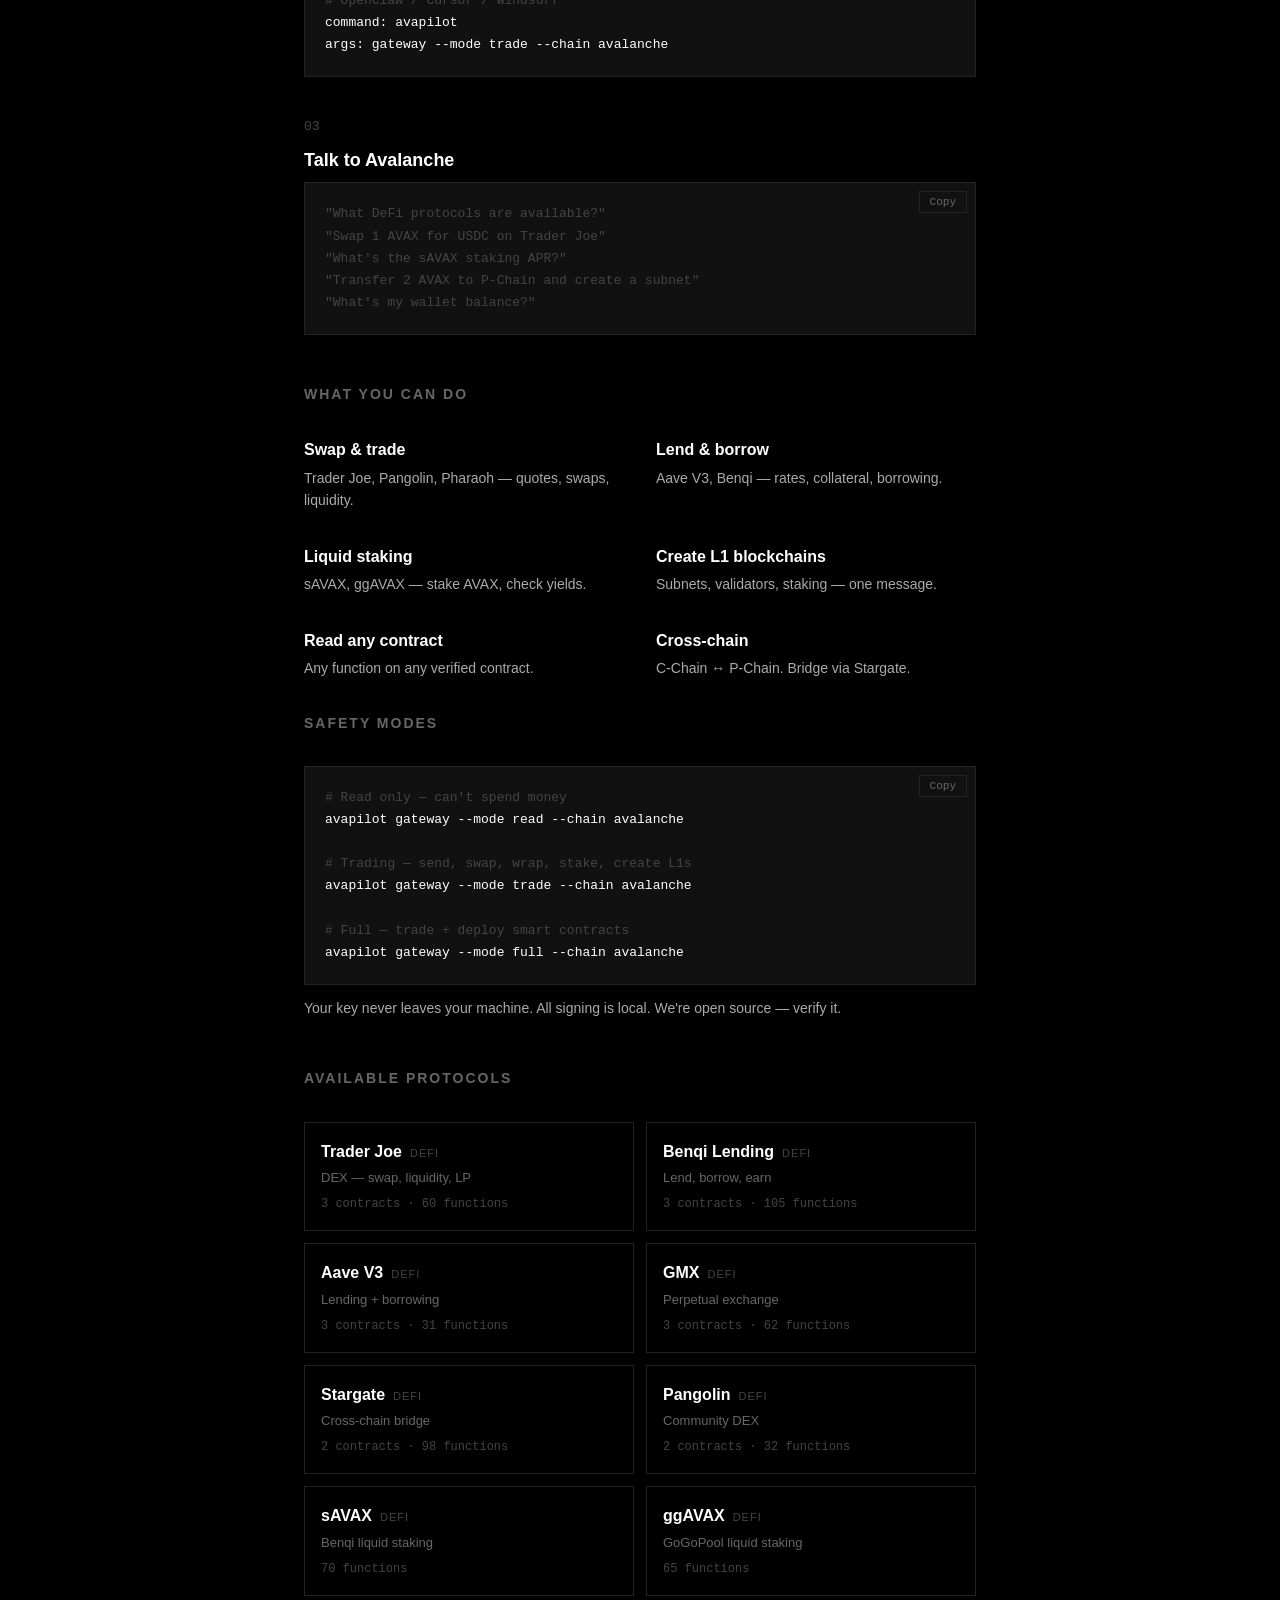
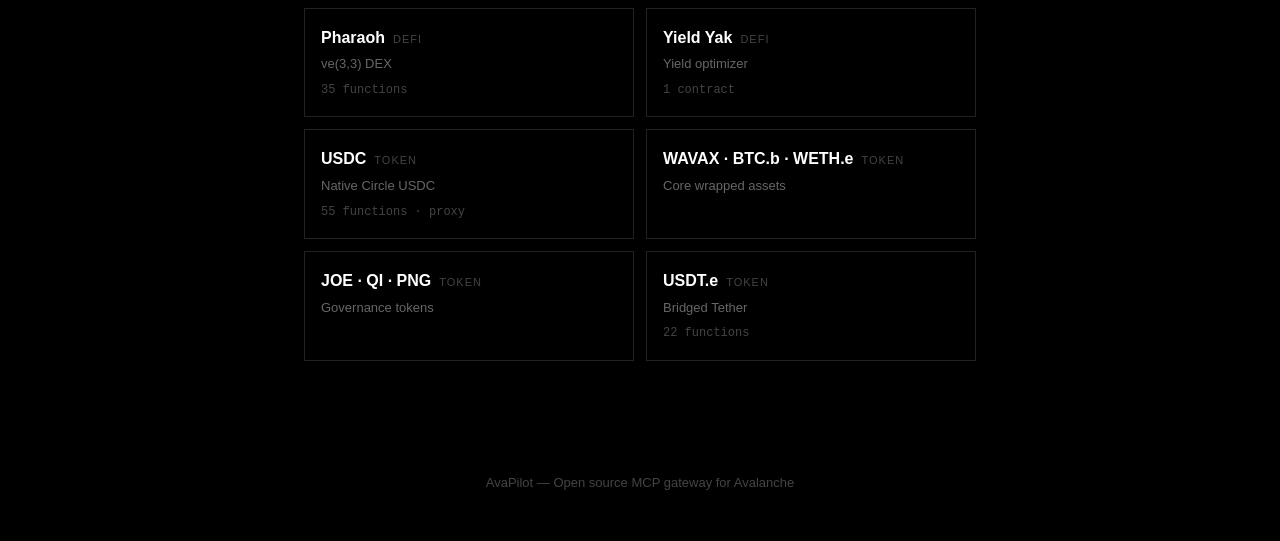
==== commit 5f6b0f9a: "ui: fuji tip on top of config, clickable — switches to Fuji tab" ====
--- a/gateway-ui/index.html
+++ b/gateway-ui/index.html
@@ -143,6 +143,7 @@
 
 <div class="step"><div class="step-n">02</div><h3>Connect to your AI</h3>
 <p>Pick your client. Copy-paste. Restart the app.</p>
+<div class="tip" style="margin-bottom:16px;cursor:pointer" onclick="showChain('fuji')">💡 <strong>New to AvaPilot?</strong> <u>Start with Fuji testnet</u> — it's free so you can learn the system without risking real funds. Get test AVAX at <a href="https://faucet.avax.network" target="_blank" onclick="event.stopPropagation()">faucet.avax.network</a>.</div>
 <div class="chain-tabs">
 <div class="chain-tab active" onclick="showChain('mainnet')">Mainnet</div>
 <div class="chain-tab" onclick="showChain('fuji')">Fuji Testnet</div>
@@ -175,7 +176,6 @@
 command: avapilot
 args: gateway --mode trade --chain fuji</pre>
 </div>
-<div class="tip">💡 <strong>New to AvaPilot?</strong> Start with Fuji testnet — it's free so you can learn the system without risking real funds. Get test AVAX at <a href="https://faucet.avax.network" target="_blank">faucet.avax.network</a>.</div>
 </div>
 
 <div class="step"><div class="step-n">03</div><h3>Talk to Avalanche</h3>
